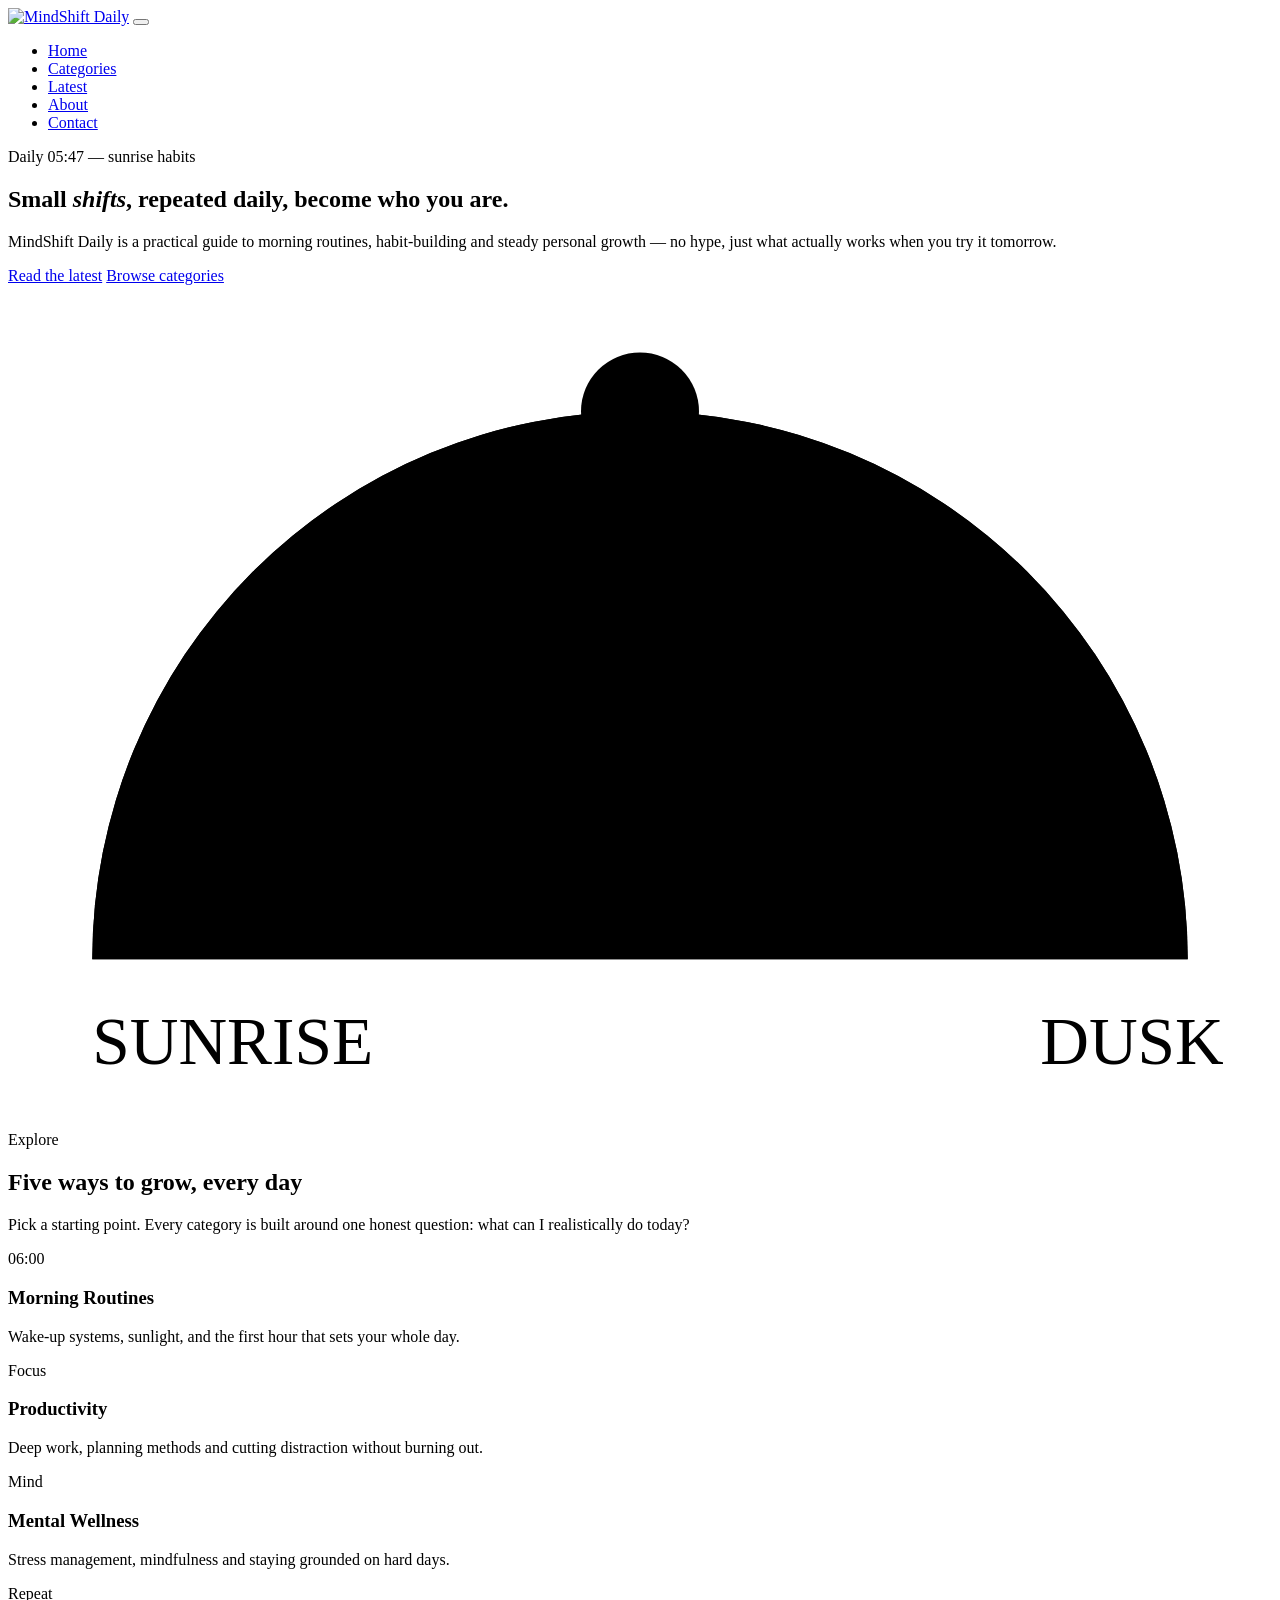
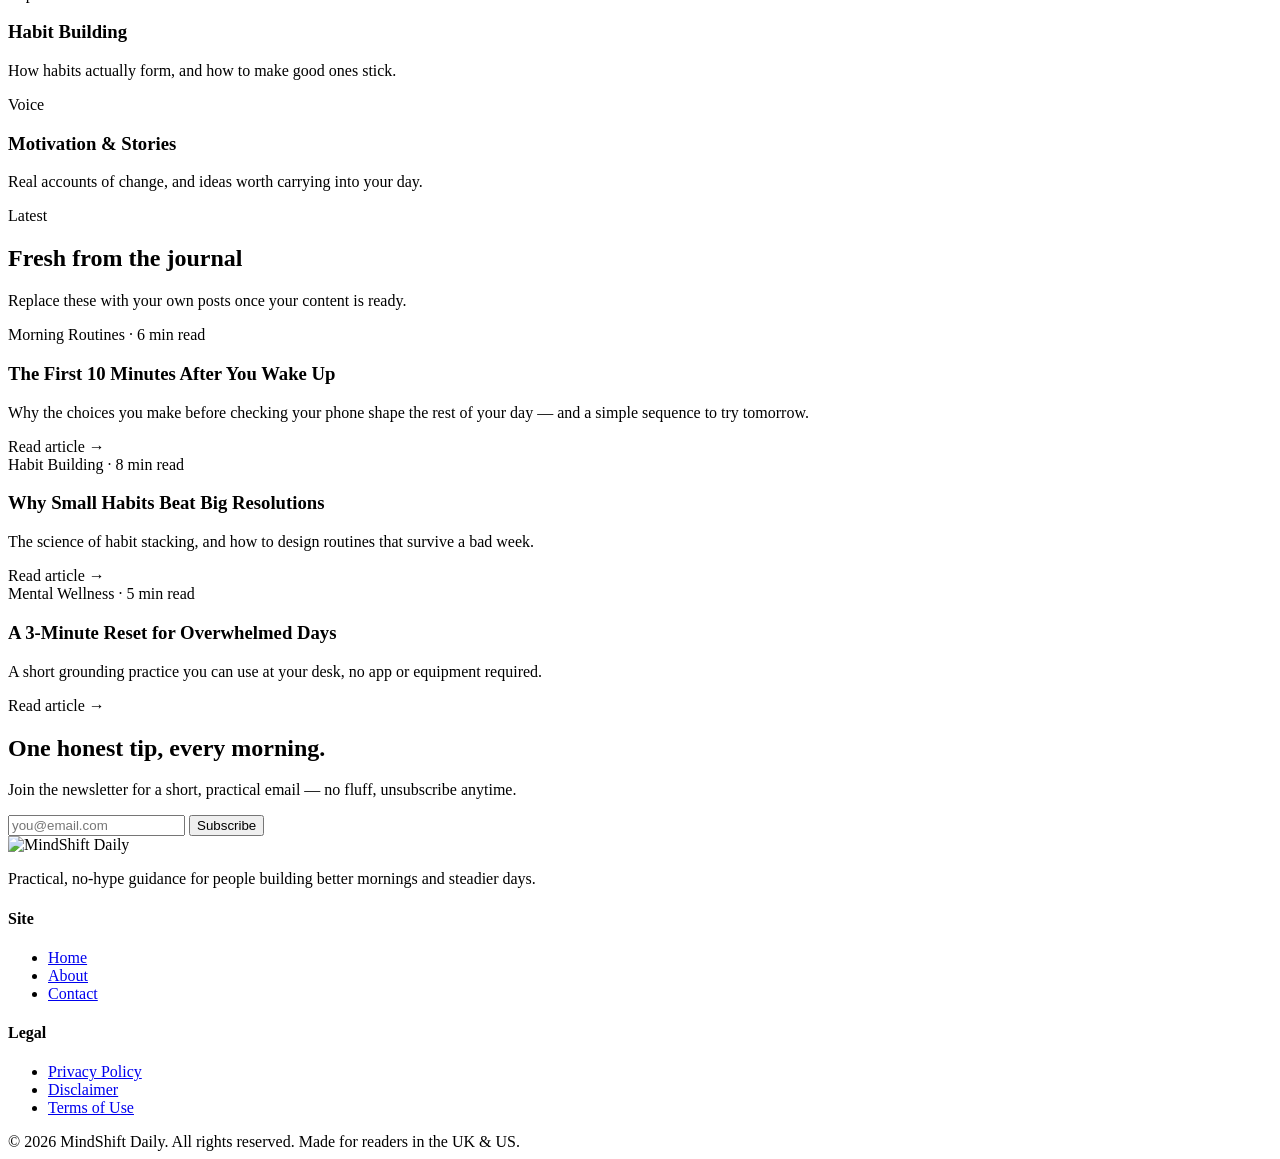
==== index.html @ 2999ea54 "Add files via upload" ====
<!DOCTYPE html>
<html lang="en">
<head>
<meta charset="UTF-8">
<meta name="viewport" content="width=device-width, initial-scale=1.0">
<title>MindShift Daily — Small Daily Shifts, Real Personal Growth</title>
<meta name="description" content="Practical morning routines, habit-building guides and motivation for people who want steady, realistic self-improvement — one day at a time.">
<link rel="icon" type="image/svg+xml" href="images/favicon.svg">
<link rel="stylesheet" href="css/style.css">
</head>
<body>

<header class="site-header">
  <div class="wrap">
    <a href="index.html" class="logo"><img src="images/logo.svg" alt="MindShift Daily"></a>
    <button class="nav-toggle" aria-label="Toggle menu"><span></span><span></span><span></span></button>
    <nav class="main-nav">
      <ul>
        <li><a href="index.html" class="active">Home</a></li>
        <li><a href="index.html#categories">Categories</a></li>
        <li><a href="index.html#articles">Latest</a></li>
        <li><a href="about.html">About</a></li>
        <li><a href="contact.html">Contact</a></li>
      </ul>
    </nav>
  </div>
</header>

<section class="hero">
  <div class="wrap">
    <div>
      <span class="eyebrow">Daily 05:47 — sunrise habits</span>
      <h1>Small <em>shifts</em>, repeated daily, become who you are.</h1>
      <p class="lead">MindShift Daily is a practical guide to morning routines, habit-building and steady personal growth — no hype, just what actually works when you try it tomorrow.</p>
      <div class="hero-actions">
        <a href="index.html#articles" class="btn btn-primary">Read the latest</a>
        <a href="index.html#categories" class="btn btn-outline">Browse categories</a>
      </div>
    </div>
    <div class="arc-wrap">
      <svg class="arc-svg" viewBox="0 0 300 200">
        <path class="arc-path" d="M20 160 A130 130 0 0 1 280 160"/>
        <path class="arc-progress" d="M20 160 A130 130 0 0 1 280 160"/>
        <circle class="arc-sun" cx="150" cy="30" r="14"/>
        <text class="arc-label" x="20" y="185">SUNRISE</text>
        <text class="arc-label" x="245" y="185">DUSK</text>
      </svg>
    </div>
  </div>
</section>

<section class="section" id="categories">
  <div class="wrap">
    <div class="section-head">
      <span class="eyebrow">Explore</span>
      <h2>Five ways to grow, every day</h2>
      <p>Pick a starting point. Every category is built around one honest question: what can I realistically do today?</p>
    </div>
    <div class="cat-grid">
      <div class="cat-card">
        <span class="cat-tag">06:00</span>
        <h3>Morning Routines</h3>
        <p>Wake-up systems, sunlight, and the first hour that sets your whole day.</p>
      </div>
      <div class="cat-card">
        <span class="cat-tag">Focus</span>
        <h3>Productivity</h3>
        <p>Deep work, planning methods and cutting distraction without burning out.</p>
      </div>
      <div class="cat-card">
        <span class="cat-tag">Mind</span>
        <h3>Mental Wellness</h3>
        <p>Stress management, mindfulness and staying grounded on hard days.</p>
      </div>
      <div class="cat-card">
        <span class="cat-tag">Repeat</span>
        <h3>Habit Building</h3>
        <p>How habits actually form, and how to make good ones stick.</p>
      </div>
      <div class="cat-card">
        <span class="cat-tag">Voice</span>
        <h3>Motivation &amp; Stories</h3>
        <p>Real accounts of change, and ideas worth carrying into your day.</p>
      </div>
    </div>
  </div>
</section>

<section class="section section-alt" id="articles">
  <div class="wrap">
    <div class="section-head">
      <span class="eyebrow">Latest</span>
      <h2>Fresh from the journal</h2>
      <p>Replace these with your own posts once your content is ready.</p>
    </div>
    <div class="article-grid">
      <article class="article-card">
        <div class="article-thumb"></div>
        <div class="article-body">
          <span class="article-meta">Morning Routines · 6 min read</span>
          <h3>The First 10 Minutes After You Wake Up</h3>
          <p>Why the choices you make before checking your phone shape the rest of your day — and a simple sequence to try tomorrow.</p>
          <span class="read-more">Read article →</span>
        </div>
      </article>
      <article class="article-card">
        <div class="article-thumb"></div>
        <div class="article-body">
          <span class="article-meta">Habit Building · 8 min read</span>
          <h3>Why Small Habits Beat Big Resolutions</h3>
          <p>The science of habit stacking, and how to design routines that survive a bad week.</p>
          <span class="read-more">Read article →</span>
        </div>
      </article>
      <article class="article-card">
        <div class="article-thumb"></div>
        <div class="article-body">
          <span class="article-meta">Mental Wellness · 5 min read</span>
          <h3>A 3-Minute Reset for Overwhelmed Days</h3>
          <p>A short grounding practice you can use at your desk, no app or equipment required.</p>
          <span class="read-more">Read article →</span>
        </div>
      </article>
    </div>
  </div>
</section>

<section class="section">
  <div class="wrap">
    <div class="newsletter">
      <div>
        <h2>One honest tip, every morning.</h2>
        <p>Join the newsletter for a short, practical email — no fluff, unsubscribe anytime.</p>
      </div>
      <form class="news-form">
        <input type="email" placeholder="you@email.com" required>
        <button type="submit" class="btn btn-primary">Subscribe</button>
      </form>
    </div>
  </div>
</section>

<footer class="site-footer">
  <div class="wrap">
    <div class="footer-grid">
      <div class="footer-col footer-about">
        <img src="images/logo.svg" alt="MindShift Daily" style="height:30px;">
        <p>Practical, no-hype guidance for people building better mornings and steadier days.</p>
      </div>
      <div class="footer-col">
        <h4>Site</h4>
        <ul>
          <li><a href="index.html">Home</a></li>
          <li><a href="about.html">About</a></li>
          <li><a href="contact.html">Contact</a></li>
        </ul>
      </div>
      <div class="footer-col">
        <h4>Legal</h4>
        <ul>
          <li><a href="privacy.html">Privacy Policy</a></li>
          <li><a href="disclaimer.html">Disclaimer</a></li>
          <li><a href="terms.html">Terms of Use</a></li>
        </ul>
      </div>
    </div>
    <div class="footer-bottom">
      <span>© 2026 MindShift Daily. All rights reserved.</span>
      <span>Made for readers in the UK &amp; US.</span>
    </div>
  </div>
</footer>

<script src="js/script.js"></script>
</body>
</html>
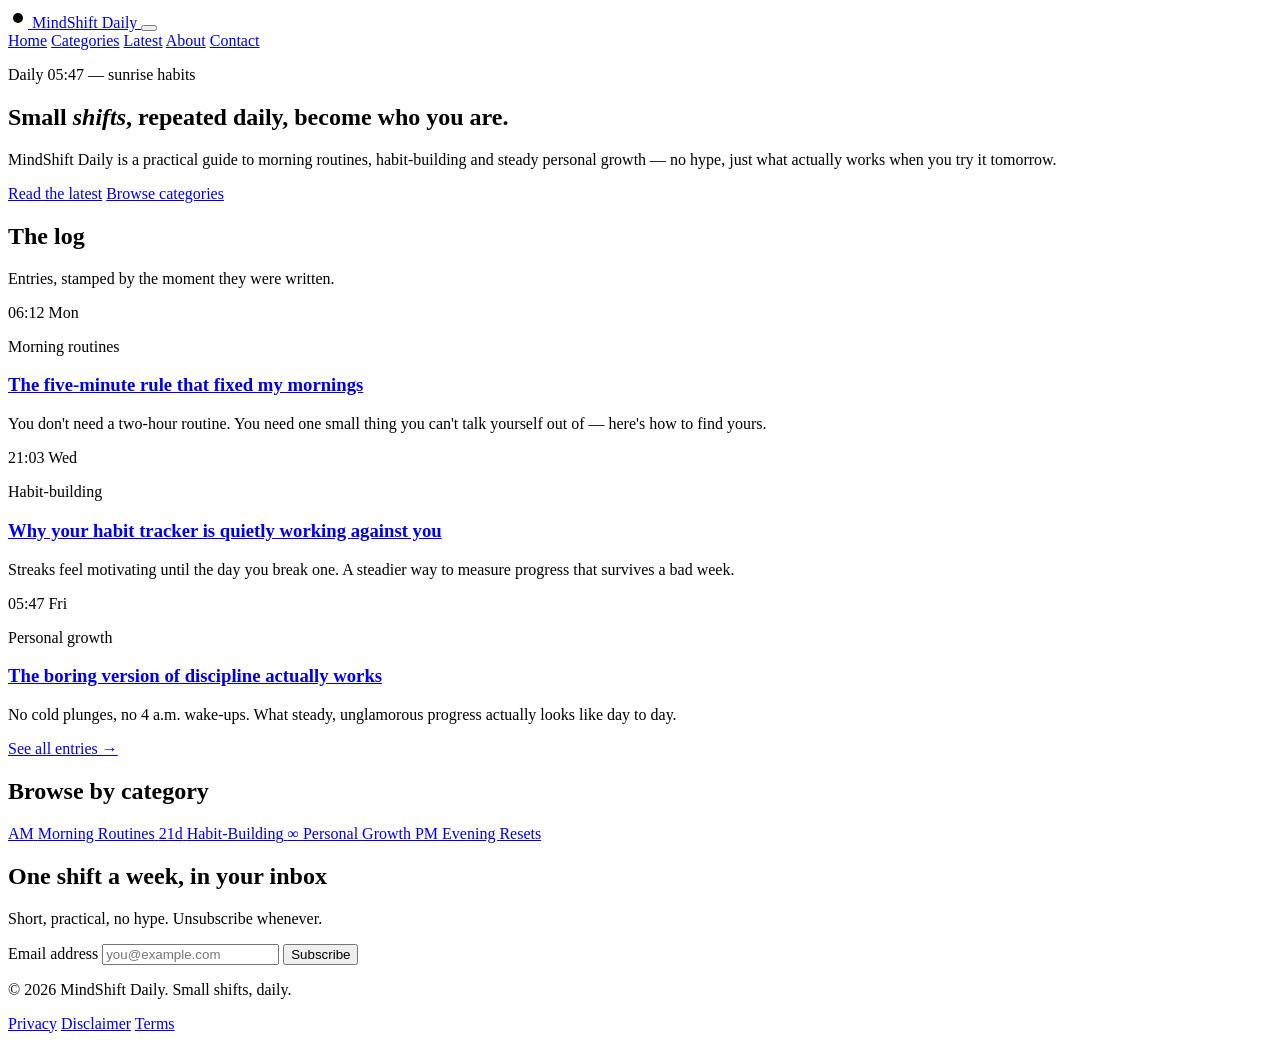
==== commit eb4ac260: "Add files via upload" ====
--- a/index.html
+++ b/index.html
@@ -3,171 +3,145 @@
 <head>
 <meta charset="UTF-8">
 <meta name="viewport" content="width=device-width, initial-scale=1.0">
-<title>MindShift Daily — Small Daily Shifts, Real Personal Growth</title>
-<meta name="description" content="Practical morning routines, habit-building guides and motivation for people who want steady, realistic self-improvement — one day at a time.">
-<link rel="icon" type="image/svg+xml" href="images/favicon.svg">
+<title>MindShift Daily — Small shifts, repeated daily</title>
+<meta name="description" content="MindShift Daily is a practical guide to morning routines, habit-building and steady personal growth — no hype, just what actually works when you try it tomorrow.">
+<link rel="icon" href="images/favicon.svg" type="image/svg+xml">
+<link rel="preconnect" href="https://fonts.googleapis.com">
+<link href="https://fonts.googleapis.com/css2?family=Fraunces:ital,opsz,wght@0,9..144,400;0,9..144,600;1,9..144,500&family=Inter:wght@400;500;600&family=IBM+Plex+Mono:wght@400;500&display=swap" rel="stylesheet">
 <link rel="stylesheet" href="css/style.css">
 </head>
 <body>
 
+<div class="log-line" aria-hidden="true"></div>
+
 <header class="site-header">
-  <div class="wrap">
-    <a href="index.html" class="logo"><img src="images/logo.svg" alt="MindShift Daily"></a>
-    <button class="nav-toggle" aria-label="Toggle menu"><span></span><span></span><span></span></button>
-    <nav class="main-nav">
-      <ul>
-        <li><a href="index.html" class="active">Home</a></li>
-        <li><a href="index.html#categories">Categories</a></li>
-        <li><a href="index.html#articles">Latest</a></li>
-        <li><a href="about.html">About</a></li>
-        <li><a href="contact.html">Contact</a></li>
-      </ul>
+  <div class="wrap header-inner">
+    <a href="index.html" class="wordmark">
+      <span class="wordmark-icon" aria-hidden="true">
+        <svg viewBox="0 0 24 24" width="20" height="20">
+          <circle cx="12" cy="12" r="6" fill="var(--dawn)"/>
+        </svg>
+      </span>
+      MindShift Daily
+    </a>
+    <button class="nav-toggle" aria-label="Toggle menu" aria-expanded="false">
+      <span></span><span></span><span></span>
+    </button>
+    <nav class="site-nav">
+      <a href="index.html">Home</a>
+      <a href="categories.html">Categories</a>
+      <a href="latest.html">Latest</a>
+      <a href="about.html">About</a>
+      <a href="contact.html">Contact</a>
     </nav>
   </div>
 </header>
 
-<section class="hero">
-  <div class="wrap">
-    <div>
-      <span class="eyebrow">Daily 05:47 — sunrise habits</span>
-      <h1>Small <em>shifts</em>, repeated daily, become who you are.</h1>
-      <p class="lead">MindShift Daily is a practical guide to morning routines, habit-building and steady personal growth — no hype, just what actually works when you try it tomorrow.</p>
-      <div class="hero-actions">
-        <a href="index.html#articles" class="btn btn-primary">Read the latest</a>
-        <a href="index.html#categories" class="btn btn-outline">Browse categories</a>
+<main>
+
+  <section class="hero wrap">
+    <p class="timestamp">Daily <span class="mono">05:47</span> — sunrise habits</p>
+    <h1>Small <em>shifts</em>, repeated daily, become who you are.</h1>
+    <p class="lede">MindShift Daily is a practical guide to morning routines, habit-building and steady personal growth — no hype, just what actually works when you try it tomorrow.</p>
+    <div class="hero-actions">
+      <a href="latest.html" class="btn btn-primary">Read the latest</a>
+      <a href="categories.html" class="btn btn-ghost">Browse categories</a>
+    </div>
+  </section>
+
+  <section class="log wrap" aria-label="Recent entries">
+    <div class="log-header">
+      <h2>The log</h2>
+      <p>Entries, stamped by the moment they were written.</p>
+    </div>
+
+    <article class="entry">
+      <div class="entry-time">
+        <span class="mono">06:12</span>
+        <span class="entry-day">Mon</span>
       </div>
+      <div class="entry-body">
+        <p class="entry-tag">Morning routines</p>
+        <h3><a href="#">The five-minute rule that fixed my mornings</a></h3>
+        <p>You don't need a two-hour routine. You need one small thing you can't talk yourself out of — here's how to find yours.</p>
+      </div>
+    </article>
+
+    <article class="entry">
+      <div class="entry-time">
+        <span class="mono">21:03</span>
+        <span class="entry-day">Wed</span>
+      </div>
+      <div class="entry-body">
+        <p class="entry-tag">Habit-building</p>
+        <h3><a href="#">Why your habit tracker is quietly working against you</a></h3>
+        <p>Streaks feel motivating until the day you break one. A steadier way to measure progress that survives a bad week.</p>
+      </div>
+    </article>
+
+    <article class="entry">
+      <div class="entry-time">
+        <span class="mono">05:47</span>
+        <span class="entry-day">Fri</span>
+      </div>
+      <div class="entry-body">
+        <p class="entry-tag">Personal growth</p>
+        <h3><a href="#">The boring version of discipline actually works</a></h3>
+        <p>No cold plunges, no 4 a.m. wake-ups. What steady, unglamorous progress actually looks like day to day.</p>
+      </div>
+    </article>
+
+    <div class="log-footer">
+      <a href="latest.html" class="btn btn-ghost">See all entries →</a>
     </div>
-    <div class="arc-wrap">
-      <svg class="arc-svg" viewBox="0 0 300 200">
-        <path class="arc-path" d="M20 160 A130 130 0 0 1 280 160"/>
-        <path class="arc-progress" d="M20 160 A130 130 0 0 1 280 160"/>
-        <circle class="arc-sun" cx="150" cy="30" r="14"/>
-        <text class="arc-label" x="20" y="185">SUNRISE</text>
-        <text class="arc-label" x="245" y="185">DUSK</text>
-      </svg>
+  </section>
+
+  <section class="categories wrap" aria-label="Categories">
+    <h2>Browse by category</h2>
+    <div class="cat-grid">
+      <a class="cat-card" href="#">
+        <span class="cat-time mono">AM</span>
+        <span class="cat-name">Morning Routines</span>
+      </a>
+      <a class="cat-card" href="#">
+        <span class="cat-time mono">21d</span>
+        <span class="cat-name">Habit-Building</span>
+      </a>
+      <a class="cat-card" href="#">
+        <span class="cat-time mono">∞</span>
+        <span class="cat-name">Personal Growth</span>
+      </a>
+      <a class="cat-card" href="#">
+        <span class="cat-time mono">PM</span>
+        <span class="cat-name">Evening Resets</span>
+      </a>
     </div>
-  </div>
-</section>
+  </section>
 
-<section class="section" id="categories">
-  <div class="wrap">
-    <div class="section-head">
-      <span class="eyebrow">Explore</span>
-      <h2>Five ways to grow, every day</h2>
-      <p>Pick a starting point. Every category is built around one honest question: what can I realistically do today?</p>
-    </div>
-    <div class="cat-grid">
-      <div class="cat-card">
-        <span class="cat-tag">06:00</span>
-        <h3>Morning Routines</h3>
-        <p>Wake-up systems, sunlight, and the first hour that sets your whole day.</p>
+  <section class="subscribe wrap">
+    <div class="subscribe-inner">
+      <div>
+        <h2>One shift a week, in your inbox</h2>
+        <p>Short, practical, no hype. Unsubscribe whenever.</p>
       </div>
-      <div class="cat-card">
-        <span class="cat-tag">Focus</span>
-        <h3>Productivity</h3>
-        <p>Deep work, planning methods and cutting distraction without burning out.</p>
-      </div>
-      <div class="cat-card">
-        <span class="cat-tag">Mind</span>
-        <h3>Mental Wellness</h3>
-        <p>Stress management, mindfulness and staying grounded on hard days.</p>
-      </div>
-      <div class="cat-card">
-        <span class="cat-tag">Repeat</span>
-        <h3>Habit Building</h3>
-        <p>How habits actually form, and how to make good ones stick.</p>
-      </div>
-      <div class="cat-card">
-        <span class="cat-tag">Voice</span>
-        <h3>Motivation &amp; Stories</h3>
-        <p>Real accounts of change, and ideas worth carrying into your day.</p>
-      </div>
-    </div>
-  </div>
-</section>
-
-<section class="section section-alt" id="articles">
-  <div class="wrap">
-    <div class="section-head">
-      <span class="eyebrow">Latest</span>
-      <h2>Fresh from the journal</h2>
-      <p>Replace these with your own posts once your content is ready.</p>
-    </div>
-    <div class="article-grid">
-      <article class="article-card">
-        <div class="article-thumb"></div>
-        <div class="article-body">
-          <span class="article-meta">Morning Routines · 6 min read</span>
-          <h3>The First 10 Minutes After You Wake Up</h3>
-          <p>Why the choices you make before checking your phone shape the rest of your day — and a simple sequence to try tomorrow.</p>
-          <span class="read-more">Read article →</span>
-        </div>
-      </article>
-      <article class="article-card">
-        <div class="article-thumb"></div>
-        <div class="article-body">
-          <span class="article-meta">Habit Building · 8 min read</span>
-          <h3>Why Small Habits Beat Big Resolutions</h3>
-          <p>The science of habit stacking, and how to design routines that survive a bad week.</p>
-          <span class="read-more">Read article →</span>
-        </div>
-      </article>
-      <article class="article-card">
-        <div class="article-thumb"></div>
-        <div class="article-body">
-          <span class="article-meta">Mental Wellness · 5 min read</span>
-          <h3>A 3-Minute Reset for Overwhelmed Days</h3>
-          <p>A short grounding practice you can use at your desk, no app or equipment required.</p>
-          <span class="read-more">Read article →</span>
-        </div>
-      </article>
-    </div>
-  </div>
-</section>
-
-<section class="section">
-  <div class="wrap">
-    <div class="newsletter">
-      <div>
-        <h2>One honest tip, every morning.</h2>
-        <p>Join the newsletter for a short, practical email — no fluff, unsubscribe anytime.</p>
-      </div>
-      <form class="news-form">
-        <input type="email" placeholder="you@email.com" required>
+      <form class="subscribe-form" onsubmit="return false;">
+        <label for="email" class="visually-hidden">Email address</label>
+        <input id="email" type="email" placeholder="you@example.com" required>
         <button type="submit" class="btn btn-primary">Subscribe</button>
       </form>
     </div>
-  </div>
-</section>
+  </section>
+
+</main>
 
 <footer class="site-footer">
-  <div class="wrap">
-    <div class="footer-grid">
-      <div class="footer-col footer-about">
-        <img src="images/logo.svg" alt="MindShift Daily" style="height:30px;">
-        <p>Practical, no-hype guidance for people building better mornings and steadier days.</p>
-      </div>
-      <div class="footer-col">
-        <h4>Site</h4>
-        <ul>
-          <li><a href="index.html">Home</a></li>
-          <li><a href="about.html">About</a></li>
-          <li><a href="contact.html">Contact</a></li>
-        </ul>
-      </div>
-      <div class="footer-col">
-        <h4>Legal</h4>
-        <ul>
-          <li><a href="privacy.html">Privacy Policy</a></li>
-          <li><a href="disclaimer.html">Disclaimer</a></li>
-          <li><a href="terms.html">Terms of Use</a></li>
-        </ul>
-      </div>
-    </div>
-    <div class="footer-bottom">
-      <span>© 2026 MindShift Daily. All rights reserved.</span>
-      <span>Made for readers in the UK &amp; US.</span>
-    </div>
+  <div class="wrap footer-inner">
+    <p>© 2026 MindShift Daily. Small shifts, daily.</p>
+    <nav class="footer-nav">
+      <a href="privacy.html">Privacy</a>
+      <a href="disclaimer.html">Disclaimer</a>
+      <a href="terms.html">Terms</a>
+    </nav>
   </div>
 </footer>
 
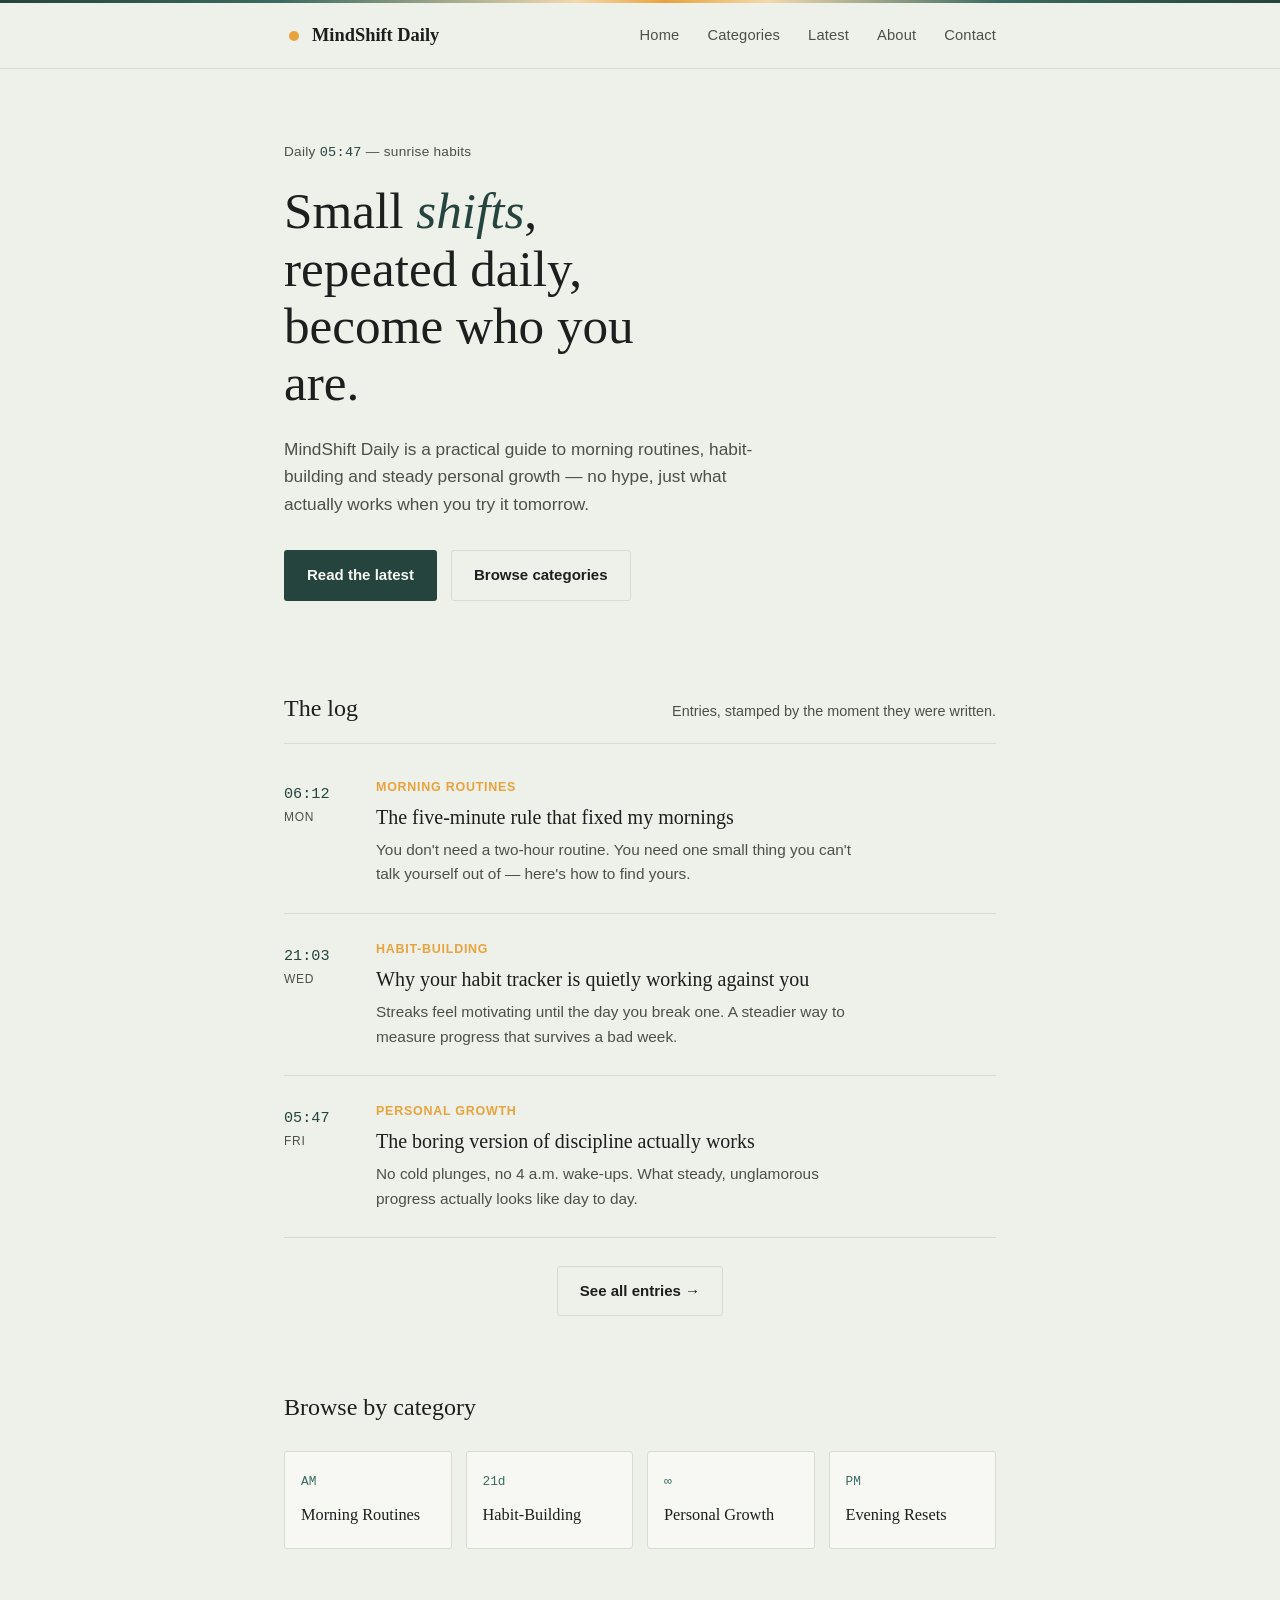
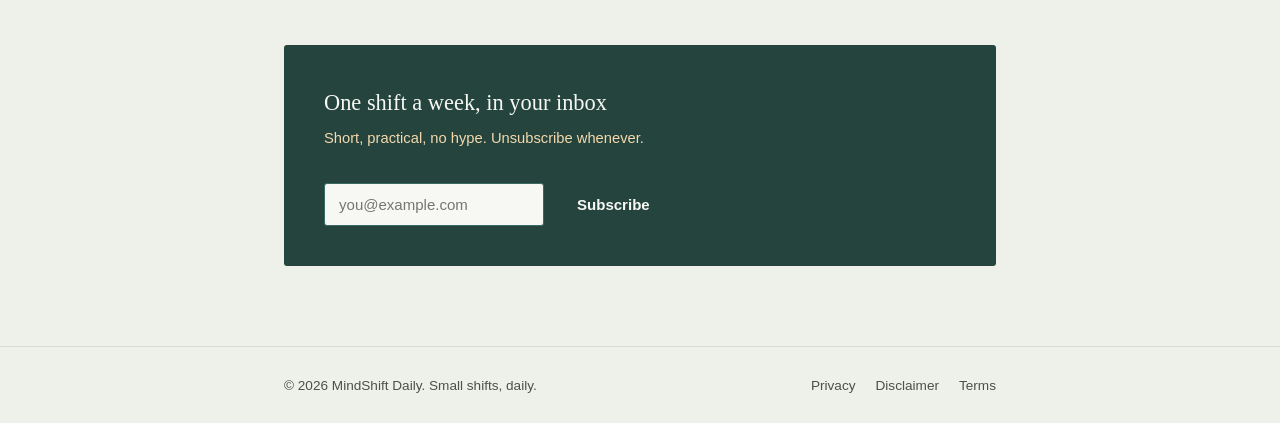
==== commit 44a1a787: "Add files via upload" ====
--- a/index.html
+++ b/index.html
@@ -5,10 +5,478 @@
 <meta name="viewport" content="width=device-width, initial-scale=1.0">
 <title>MindShift Daily — Small shifts, repeated daily</title>
 <meta name="description" content="MindShift Daily is a practical guide to morning routines, habit-building and steady personal growth — no hype, just what actually works when you try it tomorrow.">
-<link rel="icon" href="images/favicon.svg" type="image/svg+xml">
+<link rel="icon" href="[data-uri]" type="image/svg+xml">
 <link rel="preconnect" href="https://fonts.googleapis.com">
 <link href="https://fonts.googleapis.com/css2?family=Fraunces:ital,opsz,wght@0,9..144,400;0,9..144,600;1,9..144,500&family=Inter:wght@400;500;600&family=IBM+Plex+Mono:wght@400;500&display=swap" rel="stylesheet">
-<link rel="stylesheet" href="css/style.css">
+<style>
+/* ==========================================================================
+   MindShift Daily — Design tokens
+   ========================================================================== */
+:root {
+  --paper: #EEF0EA;
+  --paper-raised: #F7F8F3;
+  --ink: #1B1F1D;
+  --ink-soft: #4B5049;
+  --line: #D8DBCF;
+  --dawn: #E8A33D;
+  --dawn-soft: #F3D9AC;
+  --teal: #3A6B62;
+  --teal-deep: #24443D;
+
+  --font-display: 'Fraunces', Georgia, serif;
+  --font-body: 'Inter', -apple-system, sans-serif;
+  --font-mono: 'IBM Plex Mono', ui-monospace, monospace;
+
+  --wrap: 760px;
+  --radius: 3px;
+}
+
+* { box-sizing: border-box; }
+
+html { scroll-behavior: smooth; }
+
+@media (prefers-reduced-motion: reduce) {
+  html { scroll-behavior: auto; }
+  * { animation-duration: 0.01ms !important; transition-duration: 0.01ms !important; }
+}
+
+body {
+  margin: 0;
+  background: var(--paper);
+  color: var(--ink);
+  font-family: var(--font-body);
+  font-size: 16px;
+  line-height: 1.6;
+  -webkit-font-smoothing: antialiased;
+}
+
+.wrap {
+  max-width: var(--wrap);
+  margin: 0 auto;
+  padding: 0 24px;
+}
+
+a { color: var(--teal-deep); text-decoration-thickness: 1px; text-underline-offset: 3px; }
+a:hover { color: var(--dawn); }
+
+.mono { font-family: var(--font-mono); }
+
+:focus-visible {
+  outline: 2px solid var(--dawn);
+  outline-offset: 2px;
+}
+
+.visually-hidden {
+  position: absolute;
+  width: 1px; height: 1px;
+  overflow: hidden;
+  clip: rect(0 0 0 0);
+  white-space: nowrap;
+}
+
+/* Signature: a thin gradient line at the very top of the page,
+   representing a sunrise sweeping across a 24h clock */
+.log-line {
+  height: 3px;
+  width: 100%;
+  background: linear-gradient(90deg,
+    var(--teal-deep) 0%,
+    var(--teal) 22%,
+    var(--dawn-soft) 45%,
+    var(--dawn) 52%,
+    var(--dawn-soft) 60%,
+    var(--teal) 78%,
+    var(--teal-deep) 100%);
+}
+
+/* ==========================================================================
+   Header
+   ========================================================================== */
+.site-header {
+  position: sticky;
+  top: 0;
+  z-index: 20;
+  background: rgba(238, 240, 234, 0.92);
+  backdrop-filter: blur(6px);
+  border-bottom: 1px solid var(--line);
+}
+
+.header-inner {
+  display: flex;
+  align-items: center;
+  justify-content: space-between;
+  padding-top: 18px;
+  padding-bottom: 18px;
+}
+
+.wordmark {
+  display: flex;
+  align-items: center;
+  gap: 8px;
+  font-family: var(--font-display);
+  font-weight: 600;
+  font-size: 1.15rem;
+  color: var(--ink);
+  text-decoration: none;
+}
+.wordmark:hover { color: var(--ink); }
+.wordmark-icon { display: inline-flex; }
+
+.site-nav {
+  display: flex;
+  gap: 28px;
+}
+.site-nav a {
+  color: var(--ink-soft);
+  text-decoration: none;
+  font-size: 0.92rem;
+  font-weight: 500;
+  letter-spacing: 0.01em;
+}
+.site-nav a:hover { color: var(--dawn); }
+
+.nav-toggle {
+  display: none;
+  flex-direction: column;
+  justify-content: center;
+  gap: 5px;
+  width: 34px;
+  height: 34px;
+  background: none;
+  border: none;
+  cursor: pointer;
+}
+.nav-toggle span {
+  height: 2px;
+  background: var(--ink);
+  border-radius: 2px;
+}
+
+/* ==========================================================================
+   Hero
+   ========================================================================== */
+.hero {
+  padding: 72px 24px 48px;
+}
+
+.timestamp {
+  font-size: 0.85rem;
+  color: var(--ink-soft);
+  margin: 0 0 18px;
+  letter-spacing: 0.02em;
+}
+.timestamp .mono { color: var(--teal-deep); font-weight: 500; }
+
+.hero h1 {
+  font-family: var(--font-display);
+  font-weight: 400;
+  font-size: clamp(2.1rem, 5vw, 3.2rem);
+  line-height: 1.12;
+  margin: 0 0 24px;
+  max-width: 14ch;
+}
+.hero h1 em {
+  font-style: italic;
+  font-weight: 500;
+  color: var(--teal-deep);
+}
+
+.lede {
+  font-size: 1.08rem;
+  color: var(--ink-soft);
+  max-width: 52ch;
+  margin: 0 0 32px;
+}
+
+.hero-actions {
+  display: flex;
+  gap: 14px;
+  flex-wrap: wrap;
+}
+
+.btn {
+  display: inline-flex;
+  align-items: center;
+  padding: 12px 22px;
+  border-radius: var(--radius);
+  font-size: 0.94rem;
+  font-weight: 600;
+  text-decoration: none;
+  border: 1px solid transparent;
+  cursor: pointer;
+  transition: transform 0.15s ease, background 0.15s ease;
+}
+.btn-primary {
+  background: var(--teal-deep);
+  color: var(--paper-raised);
+}
+.btn-primary:hover {
+  background: var(--dawn);
+  color: var(--ink);
+  transform: translateY(-1px);
+}
+.btn-ghost {
+  background: transparent;
+  color: var(--ink);
+  border-color: var(--line);
+}
+.btn-ghost:hover {
+  border-color: var(--dawn);
+  color: var(--ink);
+}
+
+/* ==========================================================================
+   Log / entries
+   ========================================================================== */
+.log {
+  padding: 40px 24px 24px;
+}
+
+.log-header {
+  display: flex;
+  align-items: baseline;
+  justify-content: space-between;
+  gap: 16px;
+  border-bottom: 1px solid var(--line);
+  padding-bottom: 16px;
+  margin-bottom: 8px;
+}
+.log-header h2 {
+  font-family: var(--font-display);
+  font-weight: 500;
+  font-size: 1.5rem;
+  margin: 0;
+}
+.log-header p {
+  color: var(--ink-soft);
+  font-size: 0.9rem;
+  margin: 0;
+}
+
+.entry {
+  display: grid;
+  grid-template-columns: 72px 1fr;
+  gap: 20px;
+  padding: 26px 0;
+  border-bottom: 1px solid var(--line);
+}
+
+.entry-time {
+  display: flex;
+  flex-direction: column;
+  align-items: flex-start;
+  padding-top: 4px;
+}
+.entry-time .mono {
+  font-size: 0.95rem;
+  color: var(--teal-deep);
+  font-weight: 500;
+}
+.entry-day {
+  font-size: 0.75rem;
+  color: var(--ink-soft);
+  text-transform: uppercase;
+  letter-spacing: 0.06em;
+  margin-top: 2px;
+}
+
+.entry-tag {
+  font-size: 0.78rem;
+  text-transform: uppercase;
+  letter-spacing: 0.06em;
+  color: var(--dawn);
+  font-weight: 600;
+  margin: 0 0 6px;
+}
+
+.entry-body h3 {
+  margin: 0 0 8px;
+  font-family: var(--font-display);
+  font-weight: 500;
+  font-size: 1.25rem;
+  line-height: 1.3;
+}
+.entry-body h3 a {
+  color: var(--ink);
+  text-decoration: none;
+}
+.entry-body h3 a:hover { color: var(--dawn); }
+
+.entry-body p:last-child {
+  margin: 0;
+  color: var(--ink-soft);
+  font-size: 0.96rem;
+  max-width: 56ch;
+}
+
+.log-footer {
+  padding-top: 28px;
+  text-align: center;
+}
+
+/* ==========================================================================
+   Categories
+   ========================================================================== */
+.categories {
+  padding: 48px 24px;
+}
+.categories h2 {
+  font-family: var(--font-display);
+  font-weight: 500;
+  font-size: 1.5rem;
+  margin: 0 0 24px;
+}
+
+.cat-grid {
+  display: grid;
+  grid-template-columns: repeat(4, 1fr);
+  gap: 14px;
+}
+
+.cat-card {
+  display: flex;
+  flex-direction: column;
+  gap: 10px;
+  padding: 20px 16px;
+  background: var(--paper-raised);
+  border: 1px solid var(--line);
+  border-radius: var(--radius);
+  text-decoration: none;
+  transition: border-color 0.15s ease, transform 0.15s ease;
+}
+.cat-card:hover {
+  border-color: var(--dawn);
+  transform: translateY(-2px);
+}
+.cat-time {
+  font-size: 0.8rem;
+  color: var(--teal);
+  font-weight: 500;
+}
+.cat-name {
+  font-family: var(--font-display);
+  font-size: 1.02rem;
+  color: var(--ink);
+}
+
+/* ==========================================================================
+   Subscribe
+   ========================================================================== */
+.subscribe {
+  padding: 48px 24px 80px;
+}
+.subscribe-inner {
+  background: var(--teal-deep);
+  color: var(--paper-raised);
+  border-radius: var(--radius);
+  padding: 40px;
+  display: flex;
+  align-items: center;
+  justify-content: space-between;
+  gap: 32px;
+  flex-wrap: wrap;
+}
+.subscribe-inner h2 {
+  font-family: var(--font-display);
+  font-weight: 500;
+  font-size: 1.4rem;
+  margin: 0 0 6px;
+}
+.subscribe-inner p {
+  margin: 0;
+  color: var(--dawn-soft);
+  font-size: 0.92rem;
+}
+
+.subscribe-form {
+  display: flex;
+  gap: 10px;
+  flex-wrap: wrap;
+}
+.subscribe-form input {
+  padding: 12px 14px;
+  border-radius: var(--radius);
+  border: 1px solid var(--teal);
+  background: var(--paper-raised);
+  font-family: var(--font-body);
+  font-size: 0.94rem;
+  min-width: 220px;
+}
+.subscribe-form input:focus {
+  outline: 2px solid var(--dawn);
+  outline-offset: 2px;
+}
+
+/* ==========================================================================
+   Footer
+   ========================================================================== */
+.site-footer {
+  border-top: 1px solid var(--line);
+  padding: 28px 0;
+}
+.footer-inner {
+  display: flex;
+  align-items: center;
+  justify-content: space-between;
+  flex-wrap: wrap;
+  gap: 12px;
+}
+.footer-inner p {
+  margin: 0;
+  color: var(--ink-soft);
+  font-size: 0.85rem;
+}
+.footer-nav {
+  display: flex;
+  gap: 20px;
+}
+.footer-nav a {
+  color: var(--ink-soft);
+  font-size: 0.85rem;
+  text-decoration: none;
+}
+.footer-nav a:hover { color: var(--dawn); }
+
+/* ==========================================================================
+   Responsive
+   ========================================================================== */
+@media (max-width: 760px) {
+  .cat-grid { grid-template-columns: repeat(2, 1fr); }
+  .subscribe-inner { flex-direction: column; align-items: flex-start; }
+}
+
+@media (max-width: 640px) {
+  .site-nav {
+    position: absolute;
+    top: 100%;
+    left: 0;
+    right: 0;
+    background: var(--paper-raised);
+    border-bottom: 1px solid var(--line);
+    flex-direction: column;
+    gap: 0;
+    display: none;
+  }
+  .site-nav.open { display: flex; }
+  .site-nav a {
+    padding: 14px 24px;
+    border-top: 1px solid var(--line);
+  }
+  .nav-toggle { display: flex; }
+
+  .entry {
+    grid-template-columns: 1fr;
+    gap: 6px;
+  }
+  .entry-time {
+    flex-direction: row;
+    align-items: baseline;
+    gap: 8px;
+  }
+  .hero { padding: 48px 20px 32px; }
+}
+
+</style>
 </head>
 <body>
 
@@ -145,6 +613,32 @@
   </div>
 </footer>
 
-<script src="js/script.js"></script>
+<script>
+// Mobile nav toggle
+document.addEventListener('DOMContentLoaded', () => {
+  const toggle = document.querySelector('.nav-toggle');
+  const nav = document.querySelector('.site-nav');
+
+  if (toggle && nav) {
+    toggle.addEventListener('click', () => {
+      const isOpen = nav.classList.toggle('open');
+      toggle.setAttribute('aria-expanded', isOpen ? 'true' : 'false');
+    });
+  }
+
+  // Subscribe form: front-end only placeholder.
+  // Connect this to Formspree/Getform (or similar) to actually collect emails.
+  const form = document.querySelector('.subscribe-form');
+  if (form) {
+    form.addEventListener('submit', (e) => {
+      e.preventDefault();
+      const email = document.getElementById('email');
+      alert(`Thanks! (Demo only — connect this form to Formspree or Getform to actually collect: ${email.value})`);
+      form.reset();
+    });
+  }
+});
+
+</script>
 </body>
 </html>
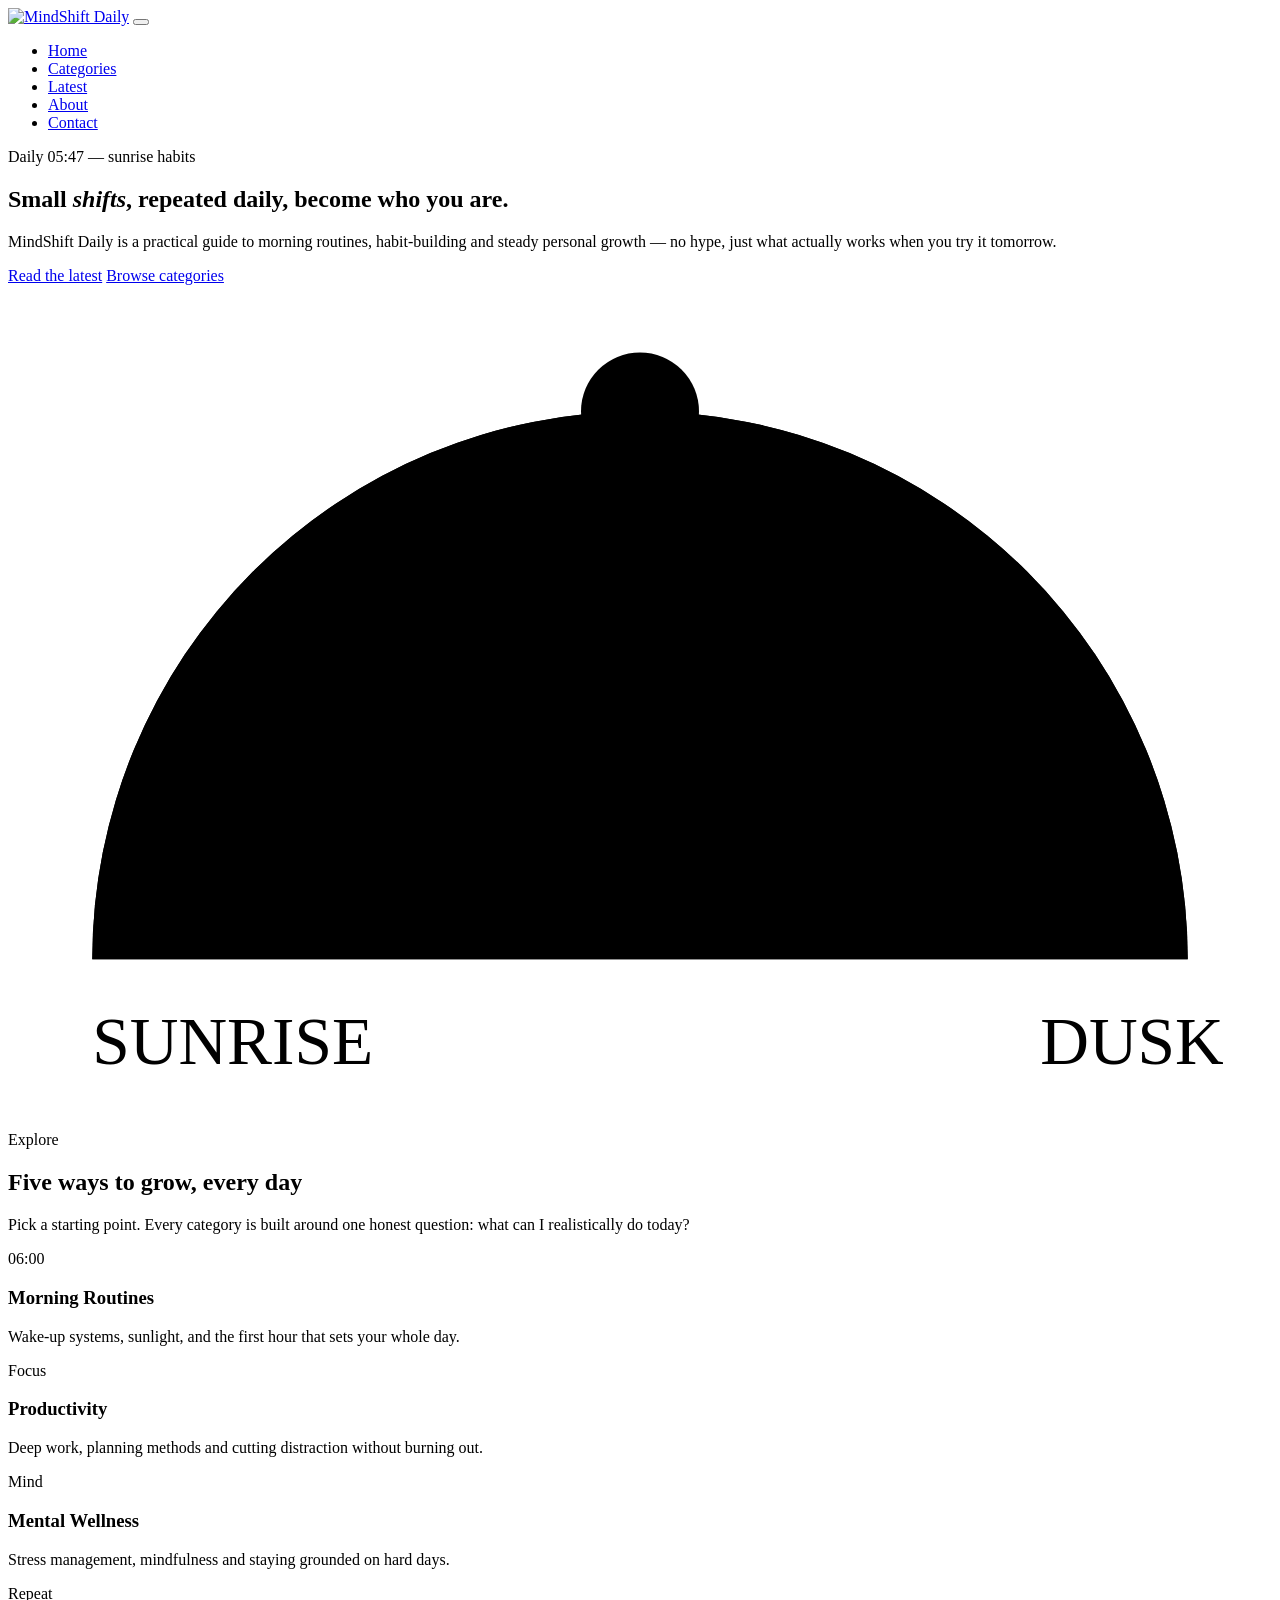
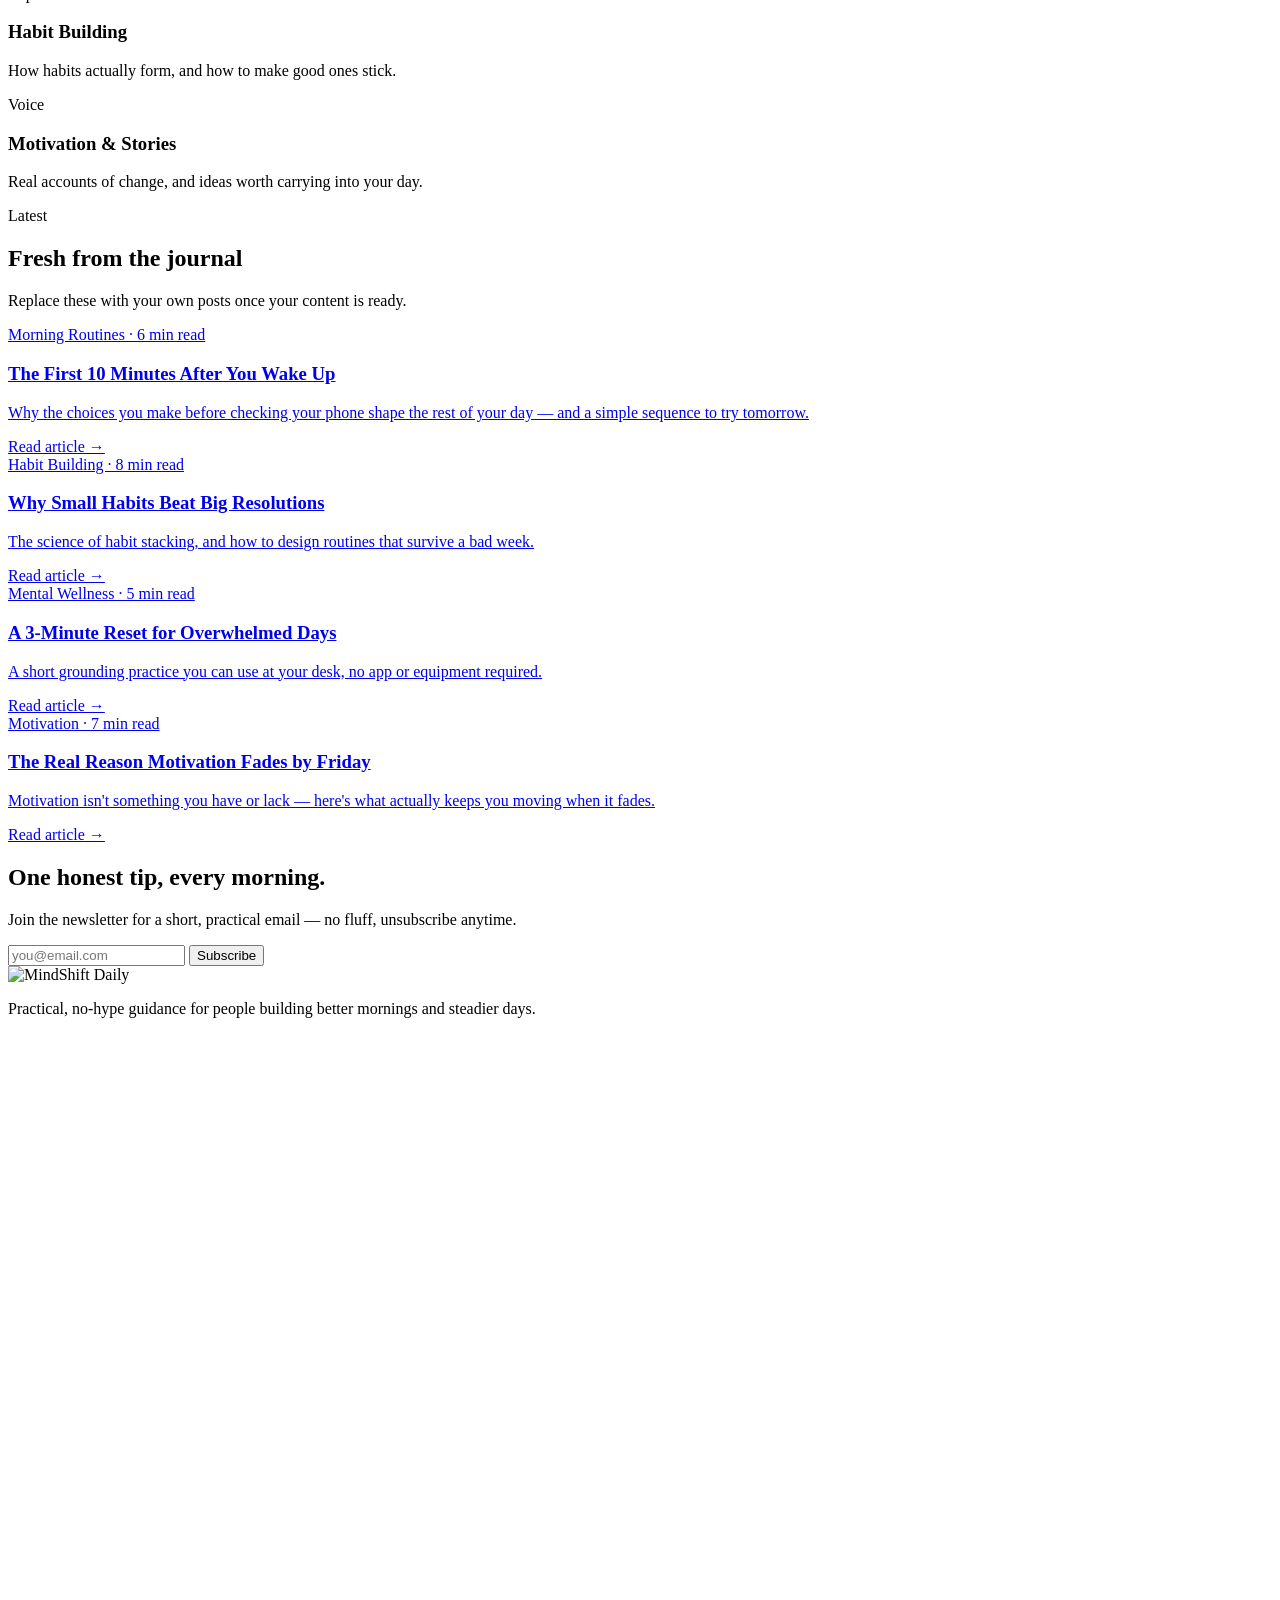
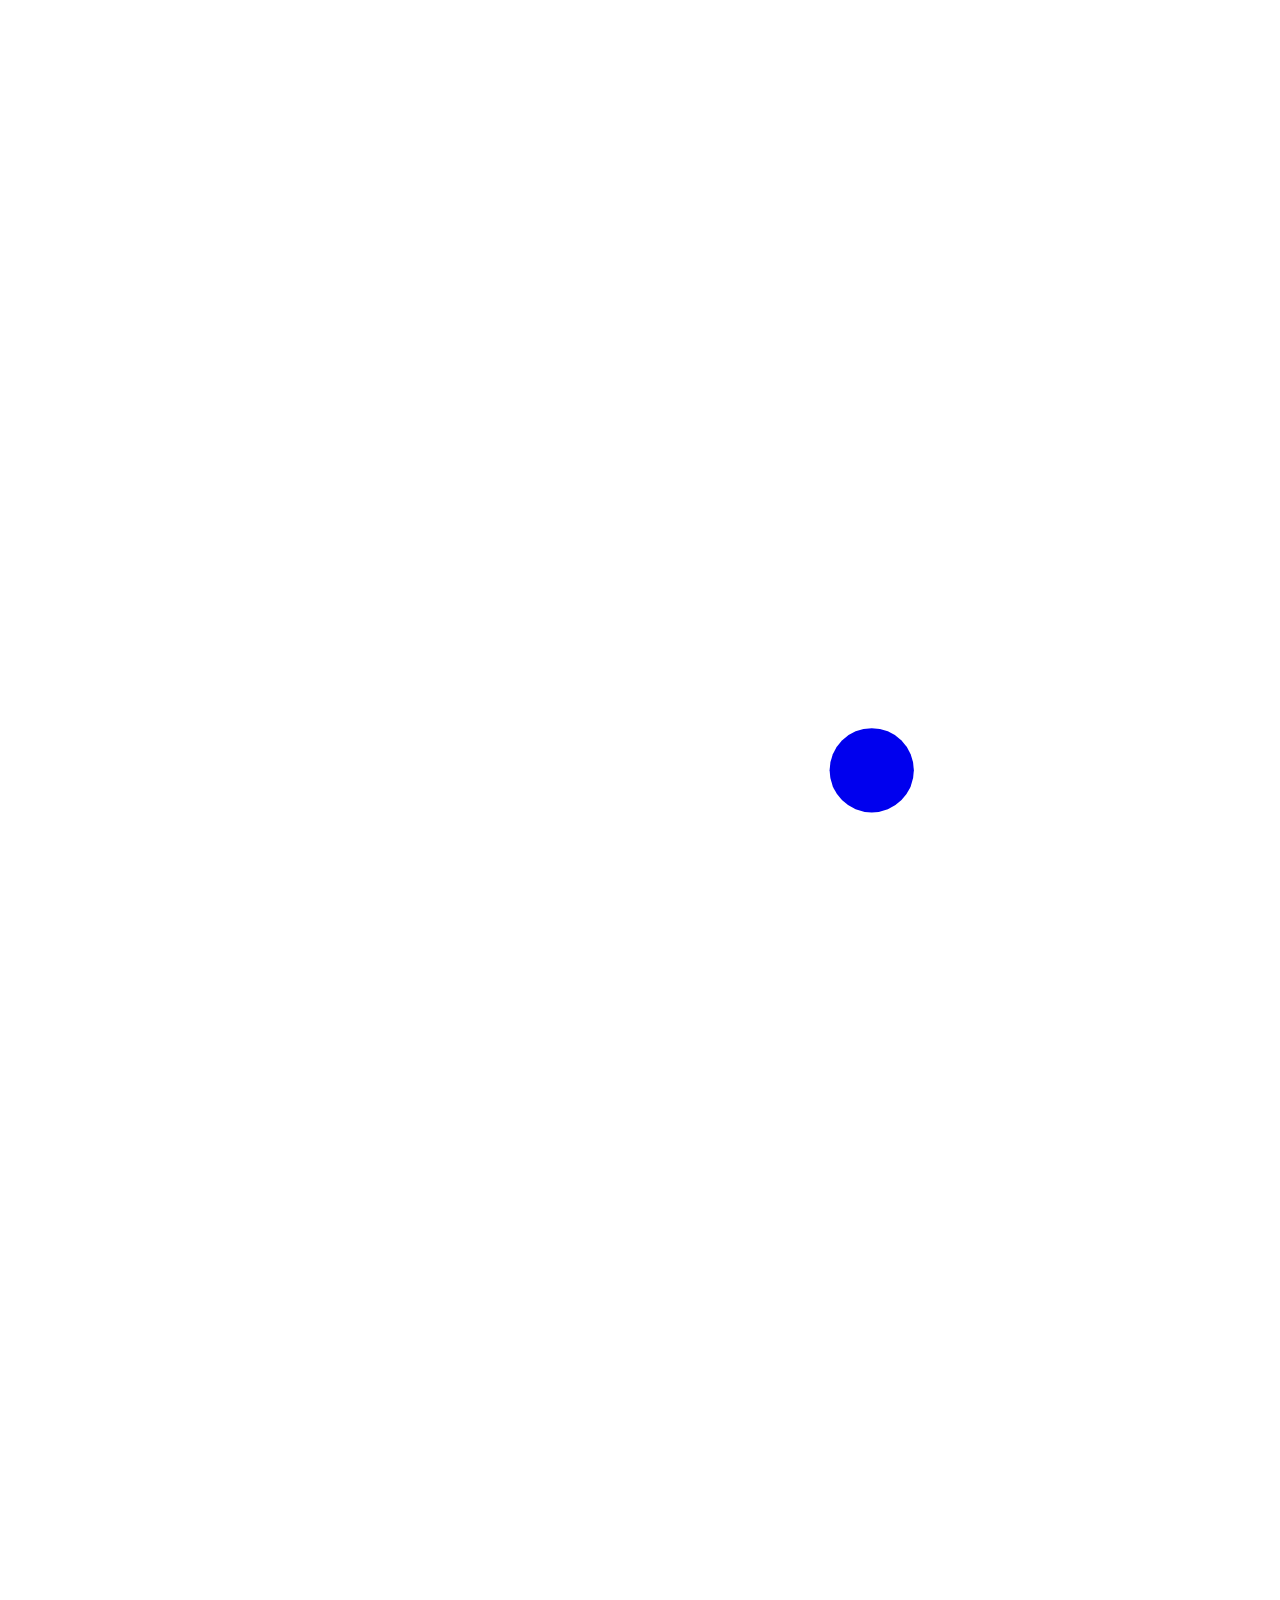
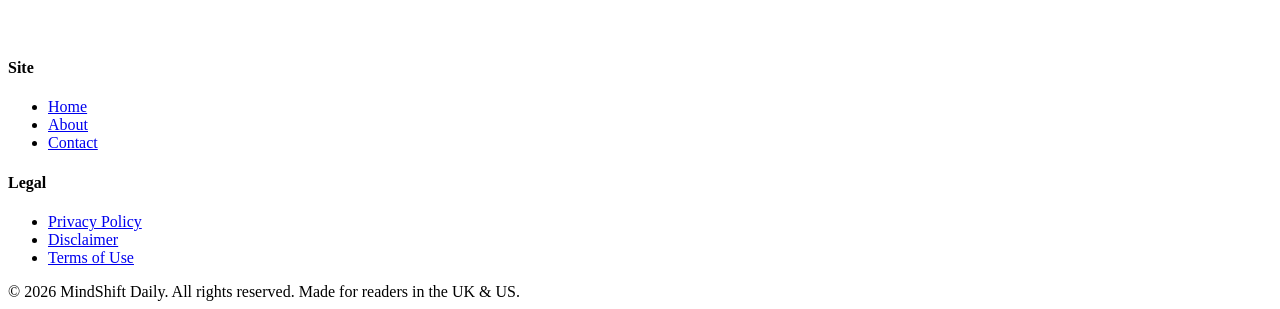
==== commit dbc1e44a: "Add files via upload" ====
--- a/index.html
+++ b/index.html
@@ -3,642 +3,194 @@
 <head>
 <meta charset="UTF-8">
 <meta name="viewport" content="width=device-width, initial-scale=1.0">
-<title>MindShift Daily — Small shifts, repeated daily</title>
-<meta name="description" content="MindShift Daily is a practical guide to morning routines, habit-building and steady personal growth — no hype, just what actually works when you try it tomorrow.">
-<link rel="icon" href="[data-uri]" type="image/svg+xml">
-<link rel="preconnect" href="https://fonts.googleapis.com">
-<link href="https://fonts.googleapis.com/css2?family=Fraunces:ital,opsz,wght@0,9..144,400;0,9..144,600;1,9..144,500&family=Inter:wght@400;500;600&family=IBM+Plex+Mono:wght@400;500&display=swap" rel="stylesheet">
-<style>
-/* ==========================================================================
-   MindShift Daily — Design tokens
-   ========================================================================== */
-:root {
-  --paper: #EEF0EA;
-  --paper-raised: #F7F8F3;
-  --ink: #1B1F1D;
-  --ink-soft: #4B5049;
-  --line: #D8DBCF;
-  --dawn: #E8A33D;
-  --dawn-soft: #F3D9AC;
-  --teal: #3A6B62;
-  --teal-deep: #24443D;
-
-  --font-display: 'Fraunces', Georgia, serif;
-  --font-body: 'Inter', -apple-system, sans-serif;
-  --font-mono: 'IBM Plex Mono', ui-monospace, monospace;
-
-  --wrap: 760px;
-  --radius: 3px;
-}
-
-* { box-sizing: border-box; }
-
-html { scroll-behavior: smooth; }
-
-@media (prefers-reduced-motion: reduce) {
-  html { scroll-behavior: auto; }
-  * { animation-duration: 0.01ms !important; transition-duration: 0.01ms !important; }
-}
-
-body {
-  margin: 0;
-  background: var(--paper);
-  color: var(--ink);
-  font-family: var(--font-body);
-  font-size: 16px;
-  line-height: 1.6;
-  -webkit-font-smoothing: antialiased;
-}
-
-.wrap {
-  max-width: var(--wrap);
-  margin: 0 auto;
-  padding: 0 24px;
-}
-
-a { color: var(--teal-deep); text-decoration-thickness: 1px; text-underline-offset: 3px; }
-a:hover { color: var(--dawn); }
-
-.mono { font-family: var(--font-mono); }
-
-:focus-visible {
-  outline: 2px solid var(--dawn);
-  outline-offset: 2px;
-}
-
-.visually-hidden {
-  position: absolute;
-  width: 1px; height: 1px;
-  overflow: hidden;
-  clip: rect(0 0 0 0);
-  white-space: nowrap;
-}
-
-/* Signature: a thin gradient line at the very top of the page,
-   representing a sunrise sweeping across a 24h clock */
-.log-line {
-  height: 3px;
-  width: 100%;
-  background: linear-gradient(90deg,
-    var(--teal-deep) 0%,
-    var(--teal) 22%,
-    var(--dawn-soft) 45%,
-    var(--dawn) 52%,
-    var(--dawn-soft) 60%,
-    var(--teal) 78%,
-    var(--teal-deep) 100%);
-}
-
-/* ==========================================================================
-   Header
-   ========================================================================== */
-.site-header {
-  position: sticky;
-  top: 0;
-  z-index: 20;
-  background: rgba(238, 240, 234, 0.92);
-  backdrop-filter: blur(6px);
-  border-bottom: 1px solid var(--line);
-}
-
-.header-inner {
-  display: flex;
-  align-items: center;
-  justify-content: space-between;
-  padding-top: 18px;
-  padding-bottom: 18px;
-}
-
-.wordmark {
-  display: flex;
-  align-items: center;
-  gap: 8px;
-  font-family: var(--font-display);
-  font-weight: 600;
-  font-size: 1.15rem;
-  color: var(--ink);
-  text-decoration: none;
-}
-.wordmark:hover { color: var(--ink); }
-.wordmark-icon { display: inline-flex; }
-
-.site-nav {
-  display: flex;
-  gap: 28px;
-}
-.site-nav a {
-  color: var(--ink-soft);
-  text-decoration: none;
-  font-size: 0.92rem;
-  font-weight: 500;
-  letter-spacing: 0.01em;
-}
-.site-nav a:hover { color: var(--dawn); }
-
-.nav-toggle {
-  display: none;
-  flex-direction: column;
-  justify-content: center;
-  gap: 5px;
-  width: 34px;
-  height: 34px;
-  background: none;
-  border: none;
-  cursor: pointer;
-}
-.nav-toggle span {
-  height: 2px;
-  background: var(--ink);
-  border-radius: 2px;
-}
-
-/* ==========================================================================
-   Hero
-   ========================================================================== */
-.hero {
-  padding: 72px 24px 48px;
-}
-
-.timestamp {
-  font-size: 0.85rem;
-  color: var(--ink-soft);
-  margin: 0 0 18px;
-  letter-spacing: 0.02em;
-}
-.timestamp .mono { color: var(--teal-deep); font-weight: 500; }
-
-.hero h1 {
-  font-family: var(--font-display);
-  font-weight: 400;
-  font-size: clamp(2.1rem, 5vw, 3.2rem);
-  line-height: 1.12;
-  margin: 0 0 24px;
-  max-width: 14ch;
-}
-.hero h1 em {
-  font-style: italic;
-  font-weight: 500;
-  color: var(--teal-deep);
-}
-
-.lede {
-  font-size: 1.08rem;
-  color: var(--ink-soft);
-  max-width: 52ch;
-  margin: 0 0 32px;
-}
-
-.hero-actions {
-  display: flex;
-  gap: 14px;
-  flex-wrap: wrap;
-}
-
-.btn {
-  display: inline-flex;
-  align-items: center;
-  padding: 12px 22px;
-  border-radius: var(--radius);
-  font-size: 0.94rem;
-  font-weight: 600;
-  text-decoration: none;
-  border: 1px solid transparent;
-  cursor: pointer;
-  transition: transform 0.15s ease, background 0.15s ease;
-}
-.btn-primary {
-  background: var(--teal-deep);
-  color: var(--paper-raised);
-}
-.btn-primary:hover {
-  background: var(--dawn);
-  color: var(--ink);
-  transform: translateY(-1px);
-}
-.btn-ghost {
-  background: transparent;
-  color: var(--ink);
-  border-color: var(--line);
-}
-.btn-ghost:hover {
-  border-color: var(--dawn);
-  color: var(--ink);
-}
-
-/* ==========================================================================
-   Log / entries
-   ========================================================================== */
-.log {
-  padding: 40px 24px 24px;
-}
-
-.log-header {
-  display: flex;
-  align-items: baseline;
-  justify-content: space-between;
-  gap: 16px;
-  border-bottom: 1px solid var(--line);
-  padding-bottom: 16px;
-  margin-bottom: 8px;
-}
-.log-header h2 {
-  font-family: var(--font-display);
-  font-weight: 500;
-  font-size: 1.5rem;
-  margin: 0;
-}
-.log-header p {
-  color: var(--ink-soft);
-  font-size: 0.9rem;
-  margin: 0;
-}
-
-.entry {
-  display: grid;
-  grid-template-columns: 72px 1fr;
-  gap: 20px;
-  padding: 26px 0;
-  border-bottom: 1px solid var(--line);
-}
-
-.entry-time {
-  display: flex;
-  flex-direction: column;
-  align-items: flex-start;
-  padding-top: 4px;
-}
-.entry-time .mono {
-  font-size: 0.95rem;
-  color: var(--teal-deep);
-  font-weight: 500;
-}
-.entry-day {
-  font-size: 0.75rem;
-  color: var(--ink-soft);
-  text-transform: uppercase;
-  letter-spacing: 0.06em;
-  margin-top: 2px;
-}
-
-.entry-tag {
-  font-size: 0.78rem;
-  text-transform: uppercase;
-  letter-spacing: 0.06em;
-  color: var(--dawn);
-  font-weight: 600;
-  margin: 0 0 6px;
-}
-
-.entry-body h3 {
-  margin: 0 0 8px;
-  font-family: var(--font-display);
-  font-weight: 500;
-  font-size: 1.25rem;
-  line-height: 1.3;
-}
-.entry-body h3 a {
-  color: var(--ink);
-  text-decoration: none;
-}
-.entry-body h3 a:hover { color: var(--dawn); }
-
-.entry-body p:last-child {
-  margin: 0;
-  color: var(--ink-soft);
-  font-size: 0.96rem;
-  max-width: 56ch;
-}
-
-.log-footer {
-  padding-top: 28px;
-  text-align: center;
-}
-
-/* ==========================================================================
-   Categories
-   ========================================================================== */
-.categories {
-  padding: 48px 24px;
-}
-.categories h2 {
-  font-family: var(--font-display);
-  font-weight: 500;
-  font-size: 1.5rem;
-  margin: 0 0 24px;
-}
-
-.cat-grid {
-  display: grid;
-  grid-template-columns: repeat(4, 1fr);
-  gap: 14px;
-}
-
-.cat-card {
-  display: flex;
-  flex-direction: column;
-  gap: 10px;
-  padding: 20px 16px;
-  background: var(--paper-raised);
-  border: 1px solid var(--line);
-  border-radius: var(--radius);
-  text-decoration: none;
-  transition: border-color 0.15s ease, transform 0.15s ease;
-}
-.cat-card:hover {
-  border-color: var(--dawn);
-  transform: translateY(-2px);
-}
-.cat-time {
-  font-size: 0.8rem;
-  color: var(--teal);
-  font-weight: 500;
-}
-.cat-name {
-  font-family: var(--font-display);
-  font-size: 1.02rem;
-  color: var(--ink);
-}
-
-/* ==========================================================================
-   Subscribe
-   ========================================================================== */
-.subscribe {
-  padding: 48px 24px 80px;
-}
-.subscribe-inner {
-  background: var(--teal-deep);
-  color: var(--paper-raised);
-  border-radius: var(--radius);
-  padding: 40px;
-  display: flex;
-  align-items: center;
-  justify-content: space-between;
-  gap: 32px;
-  flex-wrap: wrap;
-}
-.subscribe-inner h2 {
-  font-family: var(--font-display);
-  font-weight: 500;
-  font-size: 1.4rem;
-  margin: 0 0 6px;
-}
-.subscribe-inner p {
-  margin: 0;
-  color: var(--dawn-soft);
-  font-size: 0.92rem;
-}
-
-.subscribe-form {
-  display: flex;
-  gap: 10px;
-  flex-wrap: wrap;
-}
-.subscribe-form input {
-  padding: 12px 14px;
-  border-radius: var(--radius);
-  border: 1px solid var(--teal);
-  background: var(--paper-raised);
-  font-family: var(--font-body);
-  font-size: 0.94rem;
-  min-width: 220px;
-}
-.subscribe-form input:focus {
-  outline: 2px solid var(--dawn);
-  outline-offset: 2px;
-}
-
-/* ==========================================================================
-   Footer
-   ========================================================================== */
-.site-footer {
-  border-top: 1px solid var(--line);
-  padding: 28px 0;
-}
-.footer-inner {
-  display: flex;
-  align-items: center;
-  justify-content: space-between;
-  flex-wrap: wrap;
-  gap: 12px;
-}
-.footer-inner p {
-  margin: 0;
-  color: var(--ink-soft);
-  font-size: 0.85rem;
-}
-.footer-nav {
-  display: flex;
-  gap: 20px;
-}
-.footer-nav a {
-  color: var(--ink-soft);
-  font-size: 0.85rem;
-  text-decoration: none;
-}
-.footer-nav a:hover { color: var(--dawn); }
-
-/* ==========================================================================
-   Responsive
-   ========================================================================== */
-@media (max-width: 760px) {
-  .cat-grid { grid-template-columns: repeat(2, 1fr); }
-  .subscribe-inner { flex-direction: column; align-items: flex-start; }
-}
-
-@media (max-width: 640px) {
-  .site-nav {
-    position: absolute;
-    top: 100%;
-    left: 0;
-    right: 0;
-    background: var(--paper-raised);
-    border-bottom: 1px solid var(--line);
-    flex-direction: column;
-    gap: 0;
-    display: none;
-  }
-  .site-nav.open { display: flex; }
-  .site-nav a {
-    padding: 14px 24px;
-    border-top: 1px solid var(--line);
-  }
-  .nav-toggle { display: flex; }
-
-  .entry {
-    grid-template-columns: 1fr;
-    gap: 6px;
-  }
-  .entry-time {
-    flex-direction: row;
-    align-items: baseline;
-    gap: 8px;
-  }
-  .hero { padding: 48px 20px 32px; }
-}
-
-</style>
+<title>MindShift Daily — Small Daily Shifts, Real Personal Growth</title>
+<meta name="description" content="Practical morning routines, habit-building guides and motivation for people who want steady, realistic self-improvement — one day at a time.">
+<link rel="icon" type="image/svg+xml" href="images/favicon.svg">
+<link rel="stylesheet" href="css/style.css">
 </head>
 <body>
 
-<div class="log-line" aria-hidden="true"></div>
-
 <header class="site-header">
-  <div class="wrap header-inner">
-    <a href="index.html" class="wordmark">
-      <span class="wordmark-icon" aria-hidden="true">
-        <svg viewBox="0 0 24 24" width="20" height="20">
-          <circle cx="12" cy="12" r="6" fill="var(--dawn)"/>
-        </svg>
-      </span>
-      MindShift Daily
-    </a>
-    <button class="nav-toggle" aria-label="Toggle menu" aria-expanded="false">
-      <span></span><span></span><span></span>
-    </button>
-    <nav class="site-nav">
-      <a href="index.html">Home</a>
-      <a href="categories.html">Categories</a>
-      <a href="latest.html">Latest</a>
-      <a href="about.html">About</a>
-      <a href="contact.html">Contact</a>
+  <div class="wrap">
+    <a href="index.html" class="logo"><img src="images/logo.svg" alt="MindShift Daily"></a>
+    <button class="nav-toggle" aria-label="Toggle menu"><span></span><span></span><span></span></button>
+    <nav class="main-nav">
+      <ul>
+        <li><a href="index.html" class="active">Home</a></li>
+        <li><a href="index.html#categories">Categories</a></li>
+        <li><a href="index.html#articles">Latest</a></li>
+        <li><a href="about.html">About</a></li>
+        <li><a href="contact.html">Contact</a></li>
+      </ul>
     </nav>
   </div>
 </header>
 
-<main>
+<section class="hero">
+  <div class="wrap">
+    <div>
+      <span class="eyebrow">Daily 05:47 — sunrise habits</span>
+      <h1>Small <em>shifts</em>, repeated daily, become who you are.</h1>
+      <p class="lead">MindShift Daily is a practical guide to morning routines, habit-building and steady personal growth — no hype, just what actually works when you try it tomorrow.</p>
+      <div class="hero-actions">
+        <a href="index.html#articles" class="btn btn-primary">Read the latest</a>
+        <a href="index.html#categories" class="btn btn-outline">Browse categories</a>
+      </div>
+    </div>
+    <div class="arc-wrap">
+      <svg class="arc-svg" viewBox="0 0 300 200">
+        <path class="arc-path" d="M20 160 A130 130 0 0 1 280 160"/>
+        <path class="arc-progress" d="M20 160 A130 130 0 0 1 280 160"/>
+        <circle class="arc-sun" cx="150" cy="30" r="14"/>
+        <text class="arc-label" x="20" y="185">SUNRISE</text>
+        <text class="arc-label" x="245" y="185">DUSK</text>
+      </svg>
+    </div>
+  </div>
+</section>
 
-  <section class="hero wrap">
-    <p class="timestamp">Daily <span class="mono">05:47</span> — sunrise habits</p>
-    <h1>Small <em>shifts</em>, repeated daily, become who you are.</h1>
-    <p class="lede">MindShift Daily is a practical guide to morning routines, habit-building and steady personal growth — no hype, just what actually works when you try it tomorrow.</p>
-    <div class="hero-actions">
-      <a href="latest.html" class="btn btn-primary">Read the latest</a>
-      <a href="categories.html" class="btn btn-ghost">Browse categories</a>
+<section class="section" id="categories">
+  <div class="wrap">
+    <div class="section-head">
+      <span class="eyebrow">Explore</span>
+      <h2>Five ways to grow, every day</h2>
+      <p>Pick a starting point. Every category is built around one honest question: what can I realistically do today?</p>
     </div>
-  </section>
+    <div class="cat-grid">
+      <div class="cat-card">
+        <span class="cat-tag">06:00</span>
+        <h3>Morning Routines</h3>
+        <p>Wake-up systems, sunlight, and the first hour that sets your whole day.</p>
+      </div>
+      <div class="cat-card">
+        <span class="cat-tag">Focus</span>
+        <h3>Productivity</h3>
+        <p>Deep work, planning methods and cutting distraction without burning out.</p>
+      </div>
+      <div class="cat-card">
+        <span class="cat-tag">Mind</span>
+        <h3>Mental Wellness</h3>
+        <p>Stress management, mindfulness and staying grounded on hard days.</p>
+      </div>
+      <div class="cat-card">
+        <span class="cat-tag">Repeat</span>
+        <h3>Habit Building</h3>
+        <p>How habits actually form, and how to make good ones stick.</p>
+      </div>
+      <div class="cat-card">
+        <span class="cat-tag">Voice</span>
+        <h3>Motivation &amp; Stories</h3>
+        <p>Real accounts of change, and ideas worth carrying into your day.</p>
+      </div>
+    </div>
+  </div>
+</section>
 
-  <section class="log wrap" aria-label="Recent entries">
-    <div class="log-header">
-      <h2>The log</h2>
-      <p>Entries, stamped by the moment they were written.</p>
+<section class="section section-alt" id="articles">
+  <div class="wrap">
+    <div class="section-head">
+      <span class="eyebrow">Latest</span>
+      <h2>Fresh from the journal</h2>
+      <p>Replace these with your own posts once your content is ready.</p>
     </div>
-
-    <article class="entry">
-      <div class="entry-time">
-        <span class="mono">06:12</span>
-        <span class="entry-day">Mon</span>
-      </div>
-      <div class="entry-body">
-        <p class="entry-tag">Morning routines</p>
-        <h3><a href="#">The five-minute rule that fixed my mornings</a></h3>
-        <p>You don't need a two-hour routine. You need one small thing you can't talk yourself out of — here's how to find yours.</p>
-      </div>
-    </article>
-
-    <article class="entry">
-      <div class="entry-time">
-        <span class="mono">21:03</span>
-        <span class="entry-day">Wed</span>
-      </div>
-      <div class="entry-body">
-        <p class="entry-tag">Habit-building</p>
-        <h3><a href="#">Why your habit tracker is quietly working against you</a></h3>
-        <p>Streaks feel motivating until the day you break one. A steadier way to measure progress that survives a bad week.</p>
-      </div>
-    </article>
-
-    <article class="entry">
-      <div class="entry-time">
-        <span class="mono">05:47</span>
-        <span class="entry-day">Fri</span>
-      </div>
-      <div class="entry-body">
-        <p class="entry-tag">Personal growth</p>
-        <h3><a href="#">The boring version of discipline actually works</a></h3>
-        <p>No cold plunges, no 4 a.m. wake-ups. What steady, unglamorous progress actually looks like day to day.</p>
-      </div>
-    </article>
-
-    <div class="log-footer">
-      <a href="latest.html" class="btn btn-ghost">See all entries →</a>
-    </div>
-  </section>
-
-  <section class="categories wrap" aria-label="Categories">
-    <h2>Browse by category</h2>
-    <div class="cat-grid">
-      <a class="cat-card" href="#">
-        <span class="cat-time mono">AM</span>
-        <span class="cat-name">Morning Routines</span>
+    <div class="article-grid">
+      <a href="articles/first-10-minutes.html" class="article-card">
+        <div class="article-thumb"></div>
+        <div class="article-body">
+          <span class="article-meta">Morning Routines · 6 min read</span>
+          <h3>The First 10 Minutes After You Wake Up</h3>
+          <p>Why the choices you make before checking your phone shape the rest of your day — and a simple sequence to try tomorrow.</p>
+          <span class="read-more">Read article →</span>
+        </div>
       </a>
-      <a class="cat-card" href="#">
-        <span class="cat-time mono">21d</span>
-        <span class="cat-name">Habit-Building</span>
+      <a href="articles/small-habits-beat-resolutions.html" class="article-card">
+        <div class="article-thumb"></div>
+        <div class="article-body">
+          <span class="article-meta">Habit Building · 8 min read</span>
+          <h3>Why Small Habits Beat Big Resolutions</h3>
+          <p>The science of habit stacking, and how to design routines that survive a bad week.</p>
+          <span class="read-more">Read article →</span>
+        </div>
       </a>
-      <a class="cat-card" href="#">
-        <span class="cat-time mono">∞</span>
-        <span class="cat-name">Personal Growth</span>
+      <a href="articles/3-minute-reset.html" class="article-card">
+        <div class="article-thumb"></div>
+        <div class="article-body">
+          <span class="article-meta">Mental Wellness · 5 min read</span>
+          <h3>A 3-Minute Reset for Overwhelmed Days</h3>
+          <p>A short grounding practice you can use at your desk, no app or equipment required.</p>
+          <span class="read-more">Read article →</span>
+        </div>
       </a>
-      <a class="cat-card" href="#">
-        <span class="cat-time mono">PM</span>
-        <span class="cat-name">Evening Resets</span>
+      <a href="articles/motivation-fades-friday.html" class="article-card">
+        <div class="article-thumb"></div>
+        <div class="article-body">
+          <span class="article-meta">Motivation · 7 min read</span>
+          <h3>The Real Reason Motivation Fades by Friday</h3>
+          <p>Motivation isn't something you have or lack — here's what actually keeps you moving when it fades.</p>
+          <span class="read-more">Read article →</span>
+        </div>
       </a>
     </div>
-  </section>
+  </div>
+</section>
 
-  <section class="subscribe wrap">
-    <div class="subscribe-inner">
+<section class="section">
+  <div class="wrap">
+    <div class="newsletter">
       <div>
-        <h2>One shift a week, in your inbox</h2>
-        <p>Short, practical, no hype. Unsubscribe whenever.</p>
+        <h2>One honest tip, every morning.</h2>
+        <p>Join the newsletter for a short, practical email — no fluff, unsubscribe anytime.</p>
       </div>
-      <form class="subscribe-form" onsubmit="return false;">
-        <label for="email" class="visually-hidden">Email address</label>
-        <input id="email" type="email" placeholder="you@example.com" required>
+      <form class="news-form">
+        <input type="email" placeholder="you@email.com" required>
         <button type="submit" class="btn btn-primary">Subscribe</button>
       </form>
     </div>
-  </section>
-
-</main>
+  </div>
+</section>
 
 <footer class="site-footer">
-  <div class="wrap footer-inner">
-    <p>© 2026 MindShift Daily. Small shifts, daily.</p>
-    <nav class="footer-nav">
-      <a href="privacy.html">Privacy</a>
-      <a href="disclaimer.html">Disclaimer</a>
-      <a href="terms.html">Terms</a>
-    </nav>
+  <div class="wrap">
+    <div class="footer-grid">
+      <div class="footer-col footer-about">
+        <img src="images/logo.svg" alt="MindShift Daily" style="height:30px;">
+        <p>Practical, no-hype guidance for people building better mornings and steadier days.</p>
+        <div class="social-icons">
+          <a href="https://wa.me/923499314726" target="_blank" rel="noopener" aria-label="WhatsApp">
+            <svg viewBox="0 0 24 24" fill="none" stroke-width="1.8" stroke-linecap="round" stroke-linejoin="round"><path d="M17.6 6.3A8.9 8.9 0 0 0 3.7 17l-1 3.9 4-1a8.9 8.9 0 0 0 12.9-8A8.8 8.8 0 0 0 17.6 6.3z"/><path d="M8.4 9.3c-.2.4-.6 1.4-.2 2.6.5 1.6 2.6 3.7 4.2 4.2 1.2.4 2.2 0 2.6-.2"/></svg>
+          </a>
+          <a href="FACEBOOK_LINK_HERE" target="_blank" rel="noopener" aria-label="Facebook">
+            <svg viewBox="0 0 24 24" fill="none" stroke-width="1.8" stroke-linecap="round" stroke-linejoin="round"><path d="M14 9h3V5h-3c-2 0-3.5 1.5-3.5 3.5V11H8v4h2.5v6h4v-6H17l.5-4h-3.5V9c0-.5.3-.8.8-.8z"/></svg>
+          </a>
+          <a href="INSTAGRAM_LINK_HERE" target="_blank" rel="noopener" aria-label="Instagram">
+            <svg viewBox="0 0 24 24" fill="none" stroke-width="1.8" stroke-linecap="round" stroke-linejoin="round"><rect x="4" y="4" width="16" height="16" rx="4"/><circle cx="12" cy="12" r="3.3"/><circle cx="16.4" cy="7.6" r="0.8" fill="currentColor" stroke="none"/></svg>
+          </a>
+        </div>
+      </div>
+      <div class="footer-col">
+        <h4>Site</h4>
+        <ul>
+          <li><a href="index.html">Home</a></li>
+          <li><a href="about.html">About</a></li>
+          <li><a href="contact.html">Contact</a></li>
+        </ul>
+      </div>
+      <div class="footer-col">
+        <h4>Legal</h4>
+        <ul>
+          <li><a href="privacy.html">Privacy Policy</a></li>
+          <li><a href="disclaimer.html">Disclaimer</a></li>
+          <li><a href="terms.html">Terms of Use</a></li>
+        </ul>
+      </div>
+    </div>
+    <div class="footer-bottom">
+      <span>© 2026 MindShift Daily. All rights reserved.</span>
+      <span>Made for readers in the UK &amp; US.</span>
+    </div>
   </div>
 </footer>
 
-<script>
-// Mobile nav toggle
-document.addEventListener('DOMContentLoaded', () => {
-  const toggle = document.querySelector('.nav-toggle');
-  const nav = document.querySelector('.site-nav');
-
-  if (toggle && nav) {
-    toggle.addEventListener('click', () => {
-      const isOpen = nav.classList.toggle('open');
-      toggle.setAttribute('aria-expanded', isOpen ? 'true' : 'false');
-    });
-  }
-
-  // Subscribe form: front-end only placeholder.
-  // Connect this to Formspree/Getform (or similar) to actually collect emails.
-  const form = document.querySelector('.subscribe-form');
-  if (form) {
-    form.addEventListener('submit', (e) => {
-      e.preventDefault();
-      const email = document.getElementById('email');
-      alert(`Thanks! (Demo only — connect this form to Formspree or Getform to actually collect: ${email.value})`);
-      form.reset();
-    });
-  }
-});
-
-</script>
+<script src="js/script.js"></script>
 </body>
 </html>
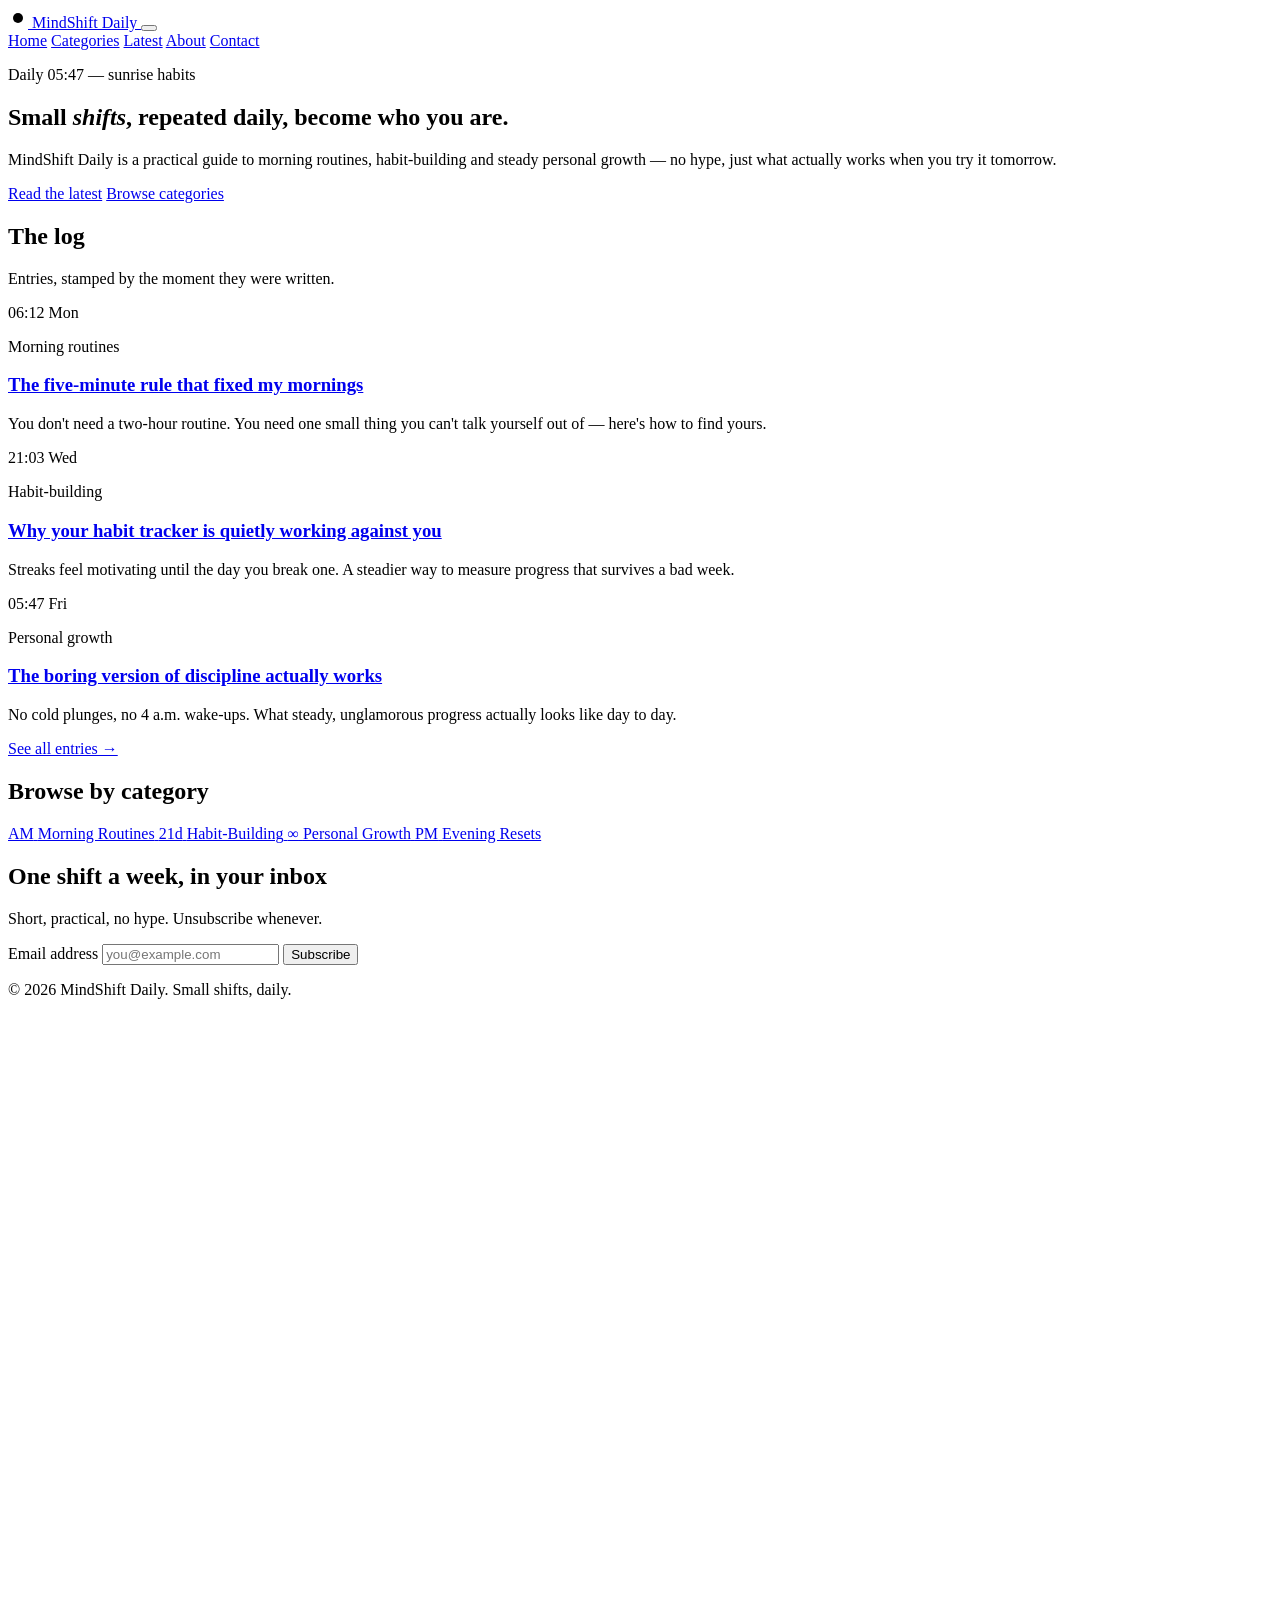
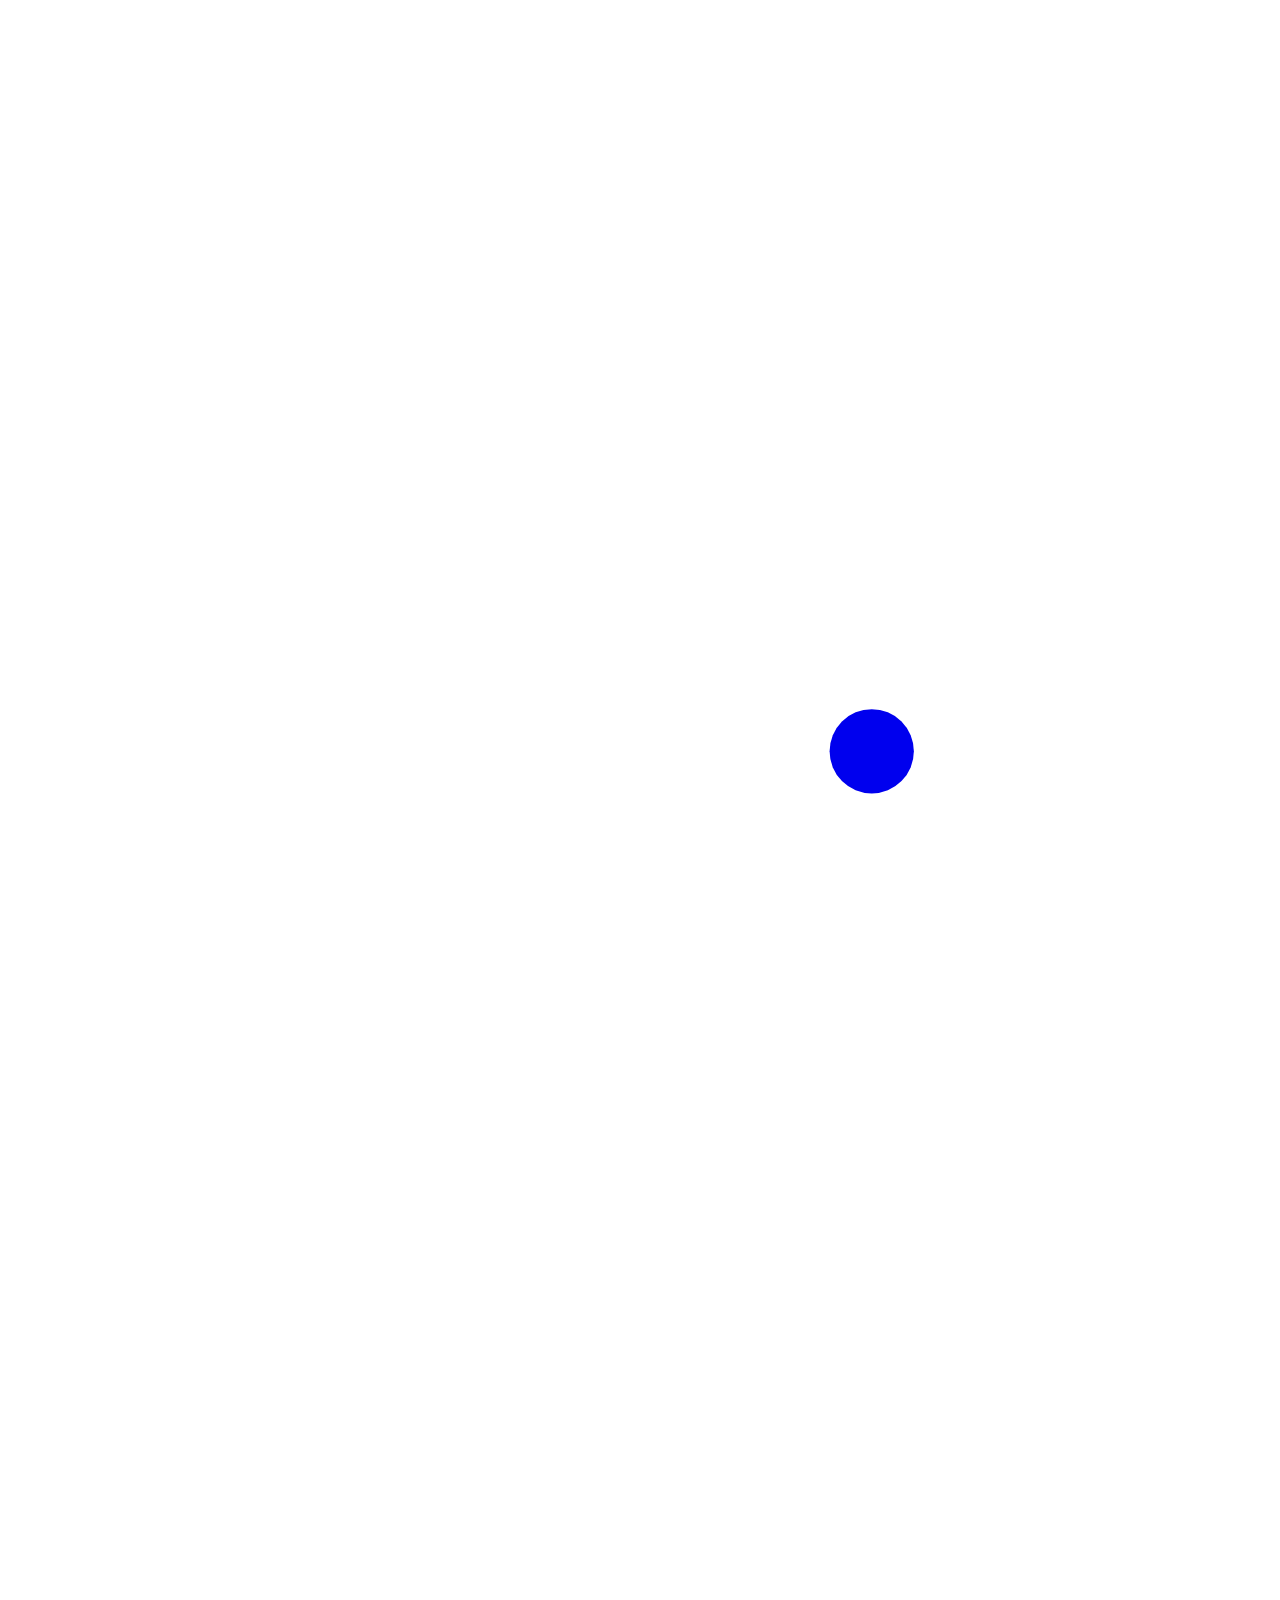
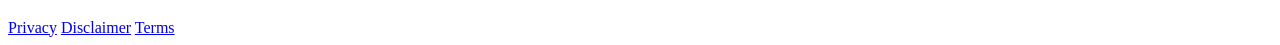
==== commit 251281fa: "Add files via upload" ====
--- a/index.html
+++ b/index.html
@@ -3,191 +3,158 @@
 <head>
 <meta charset="UTF-8">
 <meta name="viewport" content="width=device-width, initial-scale=1.0">
-<title>MindShift Daily — Small Daily Shifts, Real Personal Growth</title>
-<meta name="description" content="Practical morning routines, habit-building guides and motivation for people who want steady, realistic self-improvement — one day at a time.">
-<link rel="icon" type="image/svg+xml" href="images/favicon.svg">
+<title>MindShift Daily — Small shifts, repeated daily</title>
+<meta name="description" content="MindShift Daily is a practical guide to morning routines, habit-building and steady personal growth — no hype, just what actually works when you try it tomorrow.">
+<link rel="icon" href="images/favicon.svg" type="image/svg+xml">
+<link rel="preconnect" href="https://fonts.googleapis.com">
+<link href="https://fonts.googleapis.com/css2?family=Fraunces:ital,opsz,wght@0,9..144,400;0,9..144,600;1,9..144,500&family=Inter:wght@400;500;600&family=IBM+Plex+Mono:wght@400;500&display=swap" rel="stylesheet">
 <link rel="stylesheet" href="css/style.css">
 </head>
 <body>
 
+<div class="log-line" aria-hidden="true"></div>
+
 <header class="site-header">
-  <div class="wrap">
-    <a href="index.html" class="logo"><img src="images/logo.svg" alt="MindShift Daily"></a>
-    <button class="nav-toggle" aria-label="Toggle menu"><span></span><span></span><span></span></button>
-    <nav class="main-nav">
-      <ul>
-        <li><a href="index.html" class="active">Home</a></li>
-        <li><a href="index.html#categories">Categories</a></li>
-        <li><a href="index.html#articles">Latest</a></li>
-        <li><a href="about.html">About</a></li>
-        <li><a href="contact.html">Contact</a></li>
-      </ul>
+  <div class="wrap header-inner">
+    <a href="index.html" class="wordmark">
+      <span class="wordmark-icon" aria-hidden="true">
+        <svg viewBox="0 0 24 24" width="20" height="20">
+          <circle cx="12" cy="12" r="6" fill="var(--dawn)"/>
+        </svg>
+      </span>
+      MindShift Daily
+    </a>
+    <button class="nav-toggle" aria-label="Toggle menu" aria-expanded="false">
+      <span></span><span></span><span></span>
+    </button>
+    <nav class="site-nav">
+      <a href="index.html">Home</a>
+      <a href="categories.html">Categories</a>
+      <a href="latest.html">Latest</a>
+      <a href="about.html">About</a>
+      <a href="contact.html">Contact</a>
     </nav>
   </div>
 </header>
 
-<section class="hero">
-  <div class="wrap">
-    <div>
-      <span class="eyebrow">Daily 05:47 — sunrise habits</span>
-      <h1>Small <em>shifts</em>, repeated daily, become who you are.</h1>
-      <p class="lead">MindShift Daily is a practical guide to morning routines, habit-building and steady personal growth — no hype, just what actually works when you try it tomorrow.</p>
-      <div class="hero-actions">
-        <a href="index.html#articles" class="btn btn-primary">Read the latest</a>
-        <a href="index.html#categories" class="btn btn-outline">Browse categories</a>
+<main>
+
+  <section class="hero wrap">
+    <p class="timestamp">Daily <span class="mono">05:47</span> — sunrise habits</p>
+    <h1>Small <em>shifts</em>, repeated daily, become who you are.</h1>
+    <p class="lede">MindShift Daily is a practical guide to morning routines, habit-building and steady personal growth — no hype, just what actually works when you try it tomorrow.</p>
+    <div class="hero-actions">
+      <a href="latest.html" class="btn btn-primary">Read the latest</a>
+      <a href="categories.html" class="btn btn-ghost">Browse categories</a>
+    </div>
+  </section>
+
+  <section class="log wrap" aria-label="Recent entries">
+    <div class="log-header">
+      <h2>The log</h2>
+      <p>Entries, stamped by the moment they were written.</p>
+    </div>
+
+    <article class="entry">
+      <div class="entry-time">
+        <span class="mono">06:12</span>
+        <span class="entry-day">Mon</span>
       </div>
+      <div class="entry-body">
+        <p class="entry-tag">Morning routines</p>
+        <h3><a href="articles/first-10-minutes.html">The five-minute rule that fixed my mornings</a></h3>
+        <p>You don't need a two-hour routine. You need one small thing you can't talk yourself out of — here's how to find yours.</p>
+      </div>
+    </article>
+
+    <article class="entry">
+      <div class="entry-time">
+        <span class="mono">21:03</span>
+        <span class="entry-day">Wed</span>
+      </div>
+      <div class="entry-body">
+        <p class="entry-tag">Habit-building</p>
+        <h3><a href="articles/habit-tracker.html">Why your habit tracker is quietly working against you</a></h3>
+        <p>Streaks feel motivating until the day you break one. A steadier way to measure progress that survives a bad week.</p>
+      </div>
+    </article>
+
+    <article class="entry">
+      <div class="entry-time">
+        <span class="mono">05:47</span>
+        <span class="entry-day">Fri</span>
+      </div>
+      <div class="entry-body">
+        <p class="entry-tag">Personal growth</p>
+        <h3><a href="articles/boring-discipline.html">The boring version of discipline actually works</a></h3>
+        <p>No cold plunges, no 4 a.m. wake-ups. What steady, unglamorous progress actually looks like day to day.</p>
+      </div>
+    </article>
+
+    <div class="log-footer">
+      <a href="latest.html" class="btn btn-ghost">See all entries →</a>
     </div>
-    <div class="arc-wrap">
-      <svg class="arc-svg" viewBox="0 0 300 200">
-        <path class="arc-path" d="M20 160 A130 130 0 0 1 280 160"/>
-        <path class="arc-progress" d="M20 160 A130 130 0 0 1 280 160"/>
-        <circle class="arc-sun" cx="150" cy="30" r="14"/>
-        <text class="arc-label" x="20" y="185">SUNRISE</text>
-        <text class="arc-label" x="245" y="185">DUSK</text>
-      </svg>
-    </div>
-  </div>
-</section>
+  </section>
 
-<section class="section" id="categories">
-  <div class="wrap">
-    <div class="section-head">
-      <span class="eyebrow">Explore</span>
-      <h2>Five ways to grow, every day</h2>
-      <p>Pick a starting point. Every category is built around one honest question: what can I realistically do today?</p>
-    </div>
+  <section class="categories wrap" aria-label="Categories">
+    <h2>Browse by category</h2>
     <div class="cat-grid">
-      <div class="cat-card">
-        <span class="cat-tag">06:00</span>
-        <h3>Morning Routines</h3>
-        <p>Wake-up systems, sunlight, and the first hour that sets your whole day.</p>
-      </div>
-      <div class="cat-card">
-        <span class="cat-tag">Focus</span>
-        <h3>Productivity</h3>
-        <p>Deep work, planning methods and cutting distraction without burning out.</p>
-      </div>
-      <div class="cat-card">
-        <span class="cat-tag">Mind</span>
-        <h3>Mental Wellness</h3>
-        <p>Stress management, mindfulness and staying grounded on hard days.</p>
-      </div>
-      <div class="cat-card">
-        <span class="cat-tag">Repeat</span>
-        <h3>Habit Building</h3>
-        <p>How habits actually form, and how to make good ones stick.</p>
-      </div>
-      <div class="cat-card">
-        <span class="cat-tag">Voice</span>
-        <h3>Motivation &amp; Stories</h3>
-        <p>Real accounts of change, and ideas worth carrying into your day.</p>
-      </div>
-    </div>
-  </div>
-</section>
-
-<section class="section section-alt" id="articles">
-  <div class="wrap">
-    <div class="section-head">
-      <span class="eyebrow">Latest</span>
-      <h2>Fresh from the journal</h2>
-      <p>Replace these with your own posts once your content is ready.</p>
-    </div>
-    <div class="article-grid">
-      <a href="articles/first-10-minutes.html" class="article-card">
-        <div class="article-thumb"></div>
-        <div class="article-body">
-          <span class="article-meta">Morning Routines · 6 min read</span>
-          <h3>The First 10 Minutes After You Wake Up</h3>
-          <p>Why the choices you make before checking your phone shape the rest of your day — and a simple sequence to try tomorrow.</p>
-          <span class="read-more">Read article →</span>
-        </div>
+      <a class="cat-card" href="categories.html">
+        <span class="cat-time mono">AM</span>
+        <span class="cat-name">Morning Routines</span>
       </a>
-      <a href="articles/small-habits-beat-resolutions.html" class="article-card">
-        <div class="article-thumb"></div>
-        <div class="article-body">
-          <span class="article-meta">Habit Building · 8 min read</span>
-          <h3>Why Small Habits Beat Big Resolutions</h3>
-          <p>The science of habit stacking, and how to design routines that survive a bad week.</p>
-          <span class="read-more">Read article →</span>
-        </div>
+      <a class="cat-card" href="categories.html">
+        <span class="cat-time mono">21d</span>
+        <span class="cat-name">Habit-Building</span>
       </a>
-      <a href="articles/3-minute-reset.html" class="article-card">
-        <div class="article-thumb"></div>
-        <div class="article-body">
-          <span class="article-meta">Mental Wellness · 5 min read</span>
-          <h3>A 3-Minute Reset for Overwhelmed Days</h3>
-          <p>A short grounding practice you can use at your desk, no app or equipment required.</p>
-          <span class="read-more">Read article →</span>
-        </div>
+      <a class="cat-card" href="categories.html">
+        <span class="cat-time mono">∞</span>
+        <span class="cat-name">Personal Growth</span>
       </a>
-      <a href="articles/motivation-fades-friday.html" class="article-card">
-        <div class="article-thumb"></div>
-        <div class="article-body">
-          <span class="article-meta">Motivation · 7 min read</span>
-          <h3>The Real Reason Motivation Fades by Friday</h3>
-          <p>Motivation isn't something you have or lack — here's what actually keeps you moving when it fades.</p>
-          <span class="read-more">Read article →</span>
-        </div>
+      <a class="cat-card" href="categories.html">
+        <span class="cat-time mono">PM</span>
+        <span class="cat-name">Evening Resets</span>
       </a>
     </div>
-  </div>
-</section>
+  </section>
 
-<section class="section">
-  <div class="wrap">
-    <div class="newsletter">
+  <section class="subscribe wrap">
+    <div class="subscribe-inner">
       <div>
-        <h2>One honest tip, every morning.</h2>
-        <p>Join the newsletter for a short, practical email — no fluff, unsubscribe anytime.</p>
+        <h2>One shift a week, in your inbox</h2>
+        <p>Short, practical, no hype. Unsubscribe whenever.</p>
       </div>
-      <form class="news-form">
-        <input type="email" placeholder="you@email.com" required>
+      <form class="subscribe-form" onsubmit="return false;">
+        <label for="email" class="visually-hidden">Email address</label>
+        <input id="email" type="email" placeholder="you@example.com" required>
         <button type="submit" class="btn btn-primary">Subscribe</button>
       </form>
     </div>
-  </div>
-</section>
+  </section>
+
+</main>
 
 <footer class="site-footer">
-  <div class="wrap">
-    <div class="footer-grid">
-      <div class="footer-col footer-about">
-        <img src="images/logo.svg" alt="MindShift Daily" style="height:30px;">
-        <p>Practical, no-hype guidance for people building better mornings and steadier days.</p>
-        <div class="social-icons">
-          <a href="https://wa.me/923499314726" target="_blank" rel="noopener" aria-label="WhatsApp">
-            <svg viewBox="0 0 24 24" fill="none" stroke-width="1.8" stroke-linecap="round" stroke-linejoin="round"><path d="M17.6 6.3A8.9 8.9 0 0 0 3.7 17l-1 3.9 4-1a8.9 8.9 0 0 0 12.9-8A8.8 8.8 0 0 0 17.6 6.3z"/><path d="M8.4 9.3c-.2.4-.6 1.4-.2 2.6.5 1.6 2.6 3.7 4.2 4.2 1.2.4 2.2 0 2.6-.2"/></svg>
-          </a>
-          <a href="FACEBOOK_LINK_HERE" target="_blank" rel="noopener" aria-label="Facebook">
-            <svg viewBox="0 0 24 24" fill="none" stroke-width="1.8" stroke-linecap="round" stroke-linejoin="round"><path d="M14 9h3V5h-3c-2 0-3.5 1.5-3.5 3.5V11H8v4h2.5v6h4v-6H17l.5-4h-3.5V9c0-.5.3-.8.8-.8z"/></svg>
-          </a>
-          <a href="INSTAGRAM_LINK_HERE" target="_blank" rel="noopener" aria-label="Instagram">
-            <svg viewBox="0 0 24 24" fill="none" stroke-width="1.8" stroke-linecap="round" stroke-linejoin="round"><rect x="4" y="4" width="16" height="16" rx="4"/><circle cx="12" cy="12" r="3.3"/><circle cx="16.4" cy="7.6" r="0.8" fill="currentColor" stroke="none"/></svg>
-          </a>
-        </div>
-      </div>
-      <div class="footer-col">
-        <h4>Site</h4>
-        <ul>
-          <li><a href="index.html">Home</a></li>
-          <li><a href="about.html">About</a></li>
-          <li><a href="contact.html">Contact</a></li>
-        </ul>
-      </div>
-      <div class="footer-col">
-        <h4>Legal</h4>
-        <ul>
-          <li><a href="privacy.html">Privacy Policy</a></li>
-          <li><a href="disclaimer.html">Disclaimer</a></li>
-          <li><a href="terms.html">Terms of Use</a></li>
-        </ul>
+  <div class="wrap footer-inner">
+    <div>
+      <p>© 2026 MindShift Daily. Small shifts, daily.</p>
+      <div class="social-icons">
+        <a href="https://wa.me/923499314726" target="_blank" rel="noopener" aria-label="WhatsApp">
+          <svg viewBox="0 0 24 24" fill="none" stroke-width="1.8" stroke-linecap="round" stroke-linejoin="round"><path d="M17.6 6.3A8.9 8.9 0 0 0 3.7 17l-1 3.9 4-1a8.9 8.9 0 0 0 12.9-8A8.8 8.8 0 0 0 17.6 6.3z"/><path d="M8.4 9.3c-.2.4-.6 1.4-.2 2.6.5 1.6 2.6 3.7 4.2 4.2 1.2.4 2.2 0 2.6-.2"/></svg>
+        </a>
+        <a href="FACEBOOK_LINK_HERE" target="_blank" rel="noopener" aria-label="Facebook">
+          <svg viewBox="0 0 24 24" fill="none" stroke-width="1.8" stroke-linecap="round" stroke-linejoin="round"><path d="M14 9h3V5h-3c-2 0-3.5 1.5-3.5 3.5V11H8v4h2.5v6h4v-6H17l.5-4h-3.5V9c0-.5.3-.8.8-.8z"/></svg>
+        </a>
+        <a href="INSTAGRAM_LINK_HERE" target="_blank" rel="noopener" aria-label="Instagram">
+          <svg viewBox="0 0 24 24" fill="none" stroke-width="1.8" stroke-linecap="round" stroke-linejoin="round"><rect x="4" y="4" width="16" height="16" rx="4"/><circle cx="12" cy="12" r="3.3"/><circle cx="16.4" cy="7.6" r="0.8" fill="currentColor" stroke="none"/></svg>
+        </a>
       </div>
     </div>
-    <div class="footer-bottom">
-      <span>© 2026 MindShift Daily. All rights reserved.</span>
-      <span>Made for readers in the UK &amp; US.</span>
-    </div>
+    <nav class="footer-nav">
+      <a href="privacy.html">Privacy</a>
+      <a href="disclaimer.html">Disclaimer</a>
+      <a href="terms.html">Terms</a>
+    </nav>
   </div>
 </footer>
 
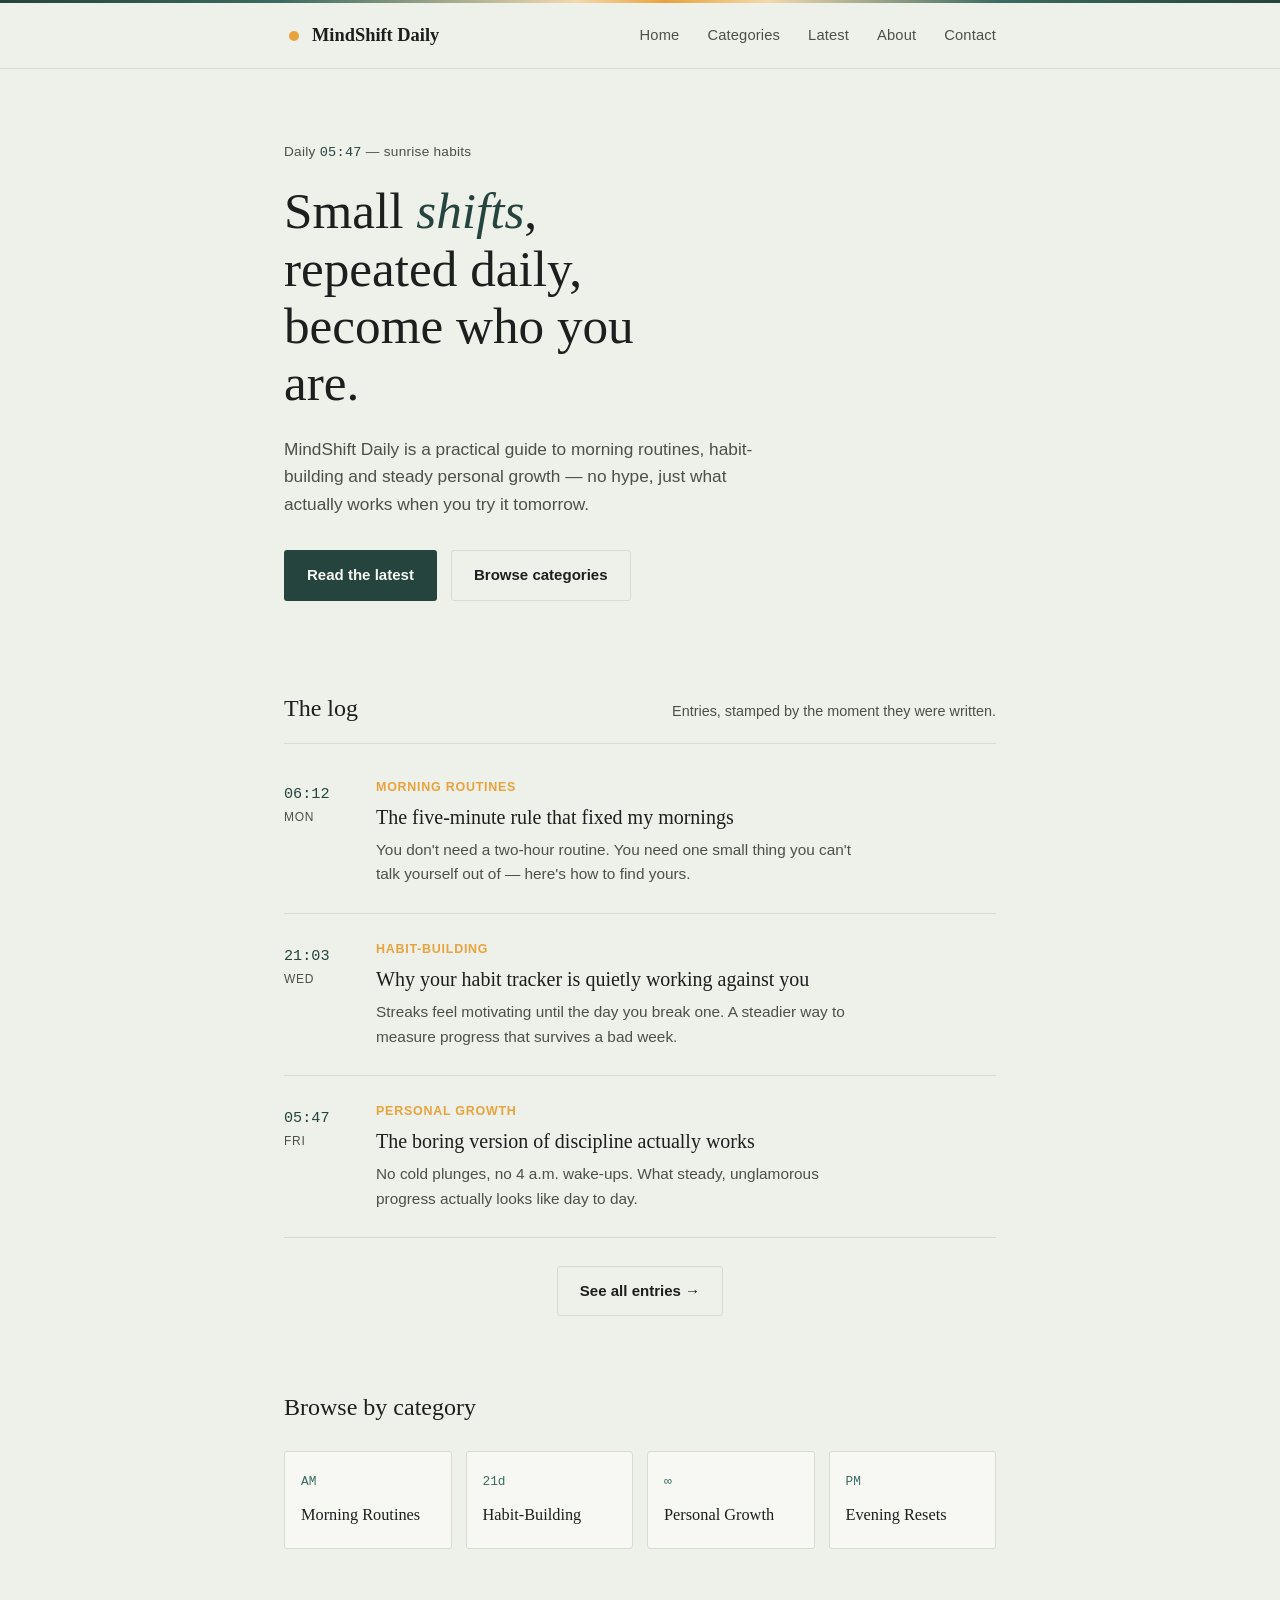
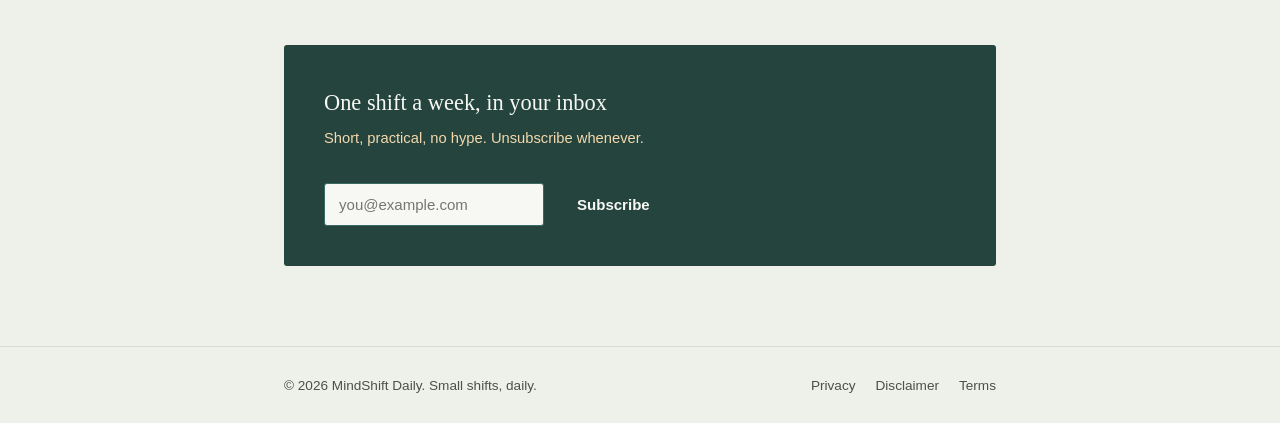
==== commit fe846420: "Add files via upload" ====
--- a/index.html
+++ b/index.html
@@ -5,10 +5,478 @@
 <meta name="viewport" content="width=device-width, initial-scale=1.0">
 <title>MindShift Daily — Small shifts, repeated daily</title>
 <meta name="description" content="MindShift Daily is a practical guide to morning routines, habit-building and steady personal growth — no hype, just what actually works when you try it tomorrow.">
-<link rel="icon" href="images/favicon.svg" type="image/svg+xml">
+<link rel="icon" href="[data-uri]" type="image/svg+xml">
 <link rel="preconnect" href="https://fonts.googleapis.com">
 <link href="https://fonts.googleapis.com/css2?family=Fraunces:ital,opsz,wght@0,9..144,400;0,9..144,600;1,9..144,500&family=Inter:wght@400;500;600&family=IBM+Plex+Mono:wght@400;500&display=swap" rel="stylesheet">
-<link rel="stylesheet" href="css/style.css">
+<style>
+/* ==========================================================================
+   MindShift Daily — Design tokens
+   ========================================================================== */
+:root {
+  --paper: #EEF0EA;
+  --paper-raised: #F7F8F3;
+  --ink: #1B1F1D;
+  --ink-soft: #4B5049;
+  --line: #D8DBCF;
+  --dawn: #E8A33D;
+  --dawn-soft: #F3D9AC;
+  --teal: #3A6B62;
+  --teal-deep: #24443D;
+
+  --font-display: 'Fraunces', Georgia, serif;
+  --font-body: 'Inter', -apple-system, sans-serif;
+  --font-mono: 'IBM Plex Mono', ui-monospace, monospace;
+
+  --wrap: 760px;
+  --radius: 3px;
+}
+
+* { box-sizing: border-box; }
+
+html { scroll-behavior: smooth; }
+
+@media (prefers-reduced-motion: reduce) {
+  html { scroll-behavior: auto; }
+  * { animation-duration: 0.01ms !important; transition-duration: 0.01ms !important; }
+}
+
+body {
+  margin: 0;
+  background: var(--paper);
+  color: var(--ink);
+  font-family: var(--font-body);
+  font-size: 16px;
+  line-height: 1.6;
+  -webkit-font-smoothing: antialiased;
+}
+
+.wrap {
+  max-width: var(--wrap);
+  margin: 0 auto;
+  padding: 0 24px;
+}
+
+a { color: var(--teal-deep); text-decoration-thickness: 1px; text-underline-offset: 3px; }
+a:hover { color: var(--dawn); }
+
+.mono { font-family: var(--font-mono); }
+
+:focus-visible {
+  outline: 2px solid var(--dawn);
+  outline-offset: 2px;
+}
+
+.visually-hidden {
+  position: absolute;
+  width: 1px; height: 1px;
+  overflow: hidden;
+  clip: rect(0 0 0 0);
+  white-space: nowrap;
+}
+
+/* Signature: a thin gradient line at the very top of the page,
+   representing a sunrise sweeping across a 24h clock */
+.log-line {
+  height: 3px;
+  width: 100%;
+  background: linear-gradient(90deg,
+    var(--teal-deep) 0%,
+    var(--teal) 22%,
+    var(--dawn-soft) 45%,
+    var(--dawn) 52%,
+    var(--dawn-soft) 60%,
+    var(--teal) 78%,
+    var(--teal-deep) 100%);
+}
+
+/* ==========================================================================
+   Header
+   ========================================================================== */
+.site-header {
+  position: sticky;
+  top: 0;
+  z-index: 20;
+  background: rgba(238, 240, 234, 0.92);
+  backdrop-filter: blur(6px);
+  border-bottom: 1px solid var(--line);
+}
+
+.header-inner {
+  display: flex;
+  align-items: center;
+  justify-content: space-between;
+  padding-top: 18px;
+  padding-bottom: 18px;
+}
+
+.wordmark {
+  display: flex;
+  align-items: center;
+  gap: 8px;
+  font-family: var(--font-display);
+  font-weight: 600;
+  font-size: 1.15rem;
+  color: var(--ink);
+  text-decoration: none;
+}
+.wordmark:hover { color: var(--ink); }
+.wordmark-icon { display: inline-flex; }
+
+.site-nav {
+  display: flex;
+  gap: 28px;
+}
+.site-nav a {
+  color: var(--ink-soft);
+  text-decoration: none;
+  font-size: 0.92rem;
+  font-weight: 500;
+  letter-spacing: 0.01em;
+}
+.site-nav a:hover { color: var(--dawn); }
+
+.nav-toggle {
+  display: none;
+  flex-direction: column;
+  justify-content: center;
+  gap: 5px;
+  width: 34px;
+  height: 34px;
+  background: none;
+  border: none;
+  cursor: pointer;
+}
+.nav-toggle span {
+  height: 2px;
+  background: var(--ink);
+  border-radius: 2px;
+}
+
+/* ==========================================================================
+   Hero
+   ========================================================================== */
+.hero {
+  padding: 72px 24px 48px;
+}
+
+.timestamp {
+  font-size: 0.85rem;
+  color: var(--ink-soft);
+  margin: 0 0 18px;
+  letter-spacing: 0.02em;
+}
+.timestamp .mono { color: var(--teal-deep); font-weight: 500; }
+
+.hero h1 {
+  font-family: var(--font-display);
+  font-weight: 400;
+  font-size: clamp(2.1rem, 5vw, 3.2rem);
+  line-height: 1.12;
+  margin: 0 0 24px;
+  max-width: 14ch;
+}
+.hero h1 em {
+  font-style: italic;
+  font-weight: 500;
+  color: var(--teal-deep);
+}
+
+.lede {
+  font-size: 1.08rem;
+  color: var(--ink-soft);
+  max-width: 52ch;
+  margin: 0 0 32px;
+}
+
+.hero-actions {
+  display: flex;
+  gap: 14px;
+  flex-wrap: wrap;
+}
+
+.btn {
+  display: inline-flex;
+  align-items: center;
+  padding: 12px 22px;
+  border-radius: var(--radius);
+  font-size: 0.94rem;
+  font-weight: 600;
+  text-decoration: none;
+  border: 1px solid transparent;
+  cursor: pointer;
+  transition: transform 0.15s ease, background 0.15s ease;
+}
+.btn-primary {
+  background: var(--teal-deep);
+  color: var(--paper-raised);
+}
+.btn-primary:hover {
+  background: var(--dawn);
+  color: var(--ink);
+  transform: translateY(-1px);
+}
+.btn-ghost {
+  background: transparent;
+  color: var(--ink);
+  border-color: var(--line);
+}
+.btn-ghost:hover {
+  border-color: var(--dawn);
+  color: var(--ink);
+}
+
+/* ==========================================================================
+   Log / entries
+   ========================================================================== */
+.log {
+  padding: 40px 24px 24px;
+}
+
+.log-header {
+  display: flex;
+  align-items: baseline;
+  justify-content: space-between;
+  gap: 16px;
+  border-bottom: 1px solid var(--line);
+  padding-bottom: 16px;
+  margin-bottom: 8px;
+}
+.log-header h2 {
+  font-family: var(--font-display);
+  font-weight: 500;
+  font-size: 1.5rem;
+  margin: 0;
+}
+.log-header p {
+  color: var(--ink-soft);
+  font-size: 0.9rem;
+  margin: 0;
+}
+
+.entry {
+  display: grid;
+  grid-template-columns: 72px 1fr;
+  gap: 20px;
+  padding: 26px 0;
+  border-bottom: 1px solid var(--line);
+}
+
+.entry-time {
+  display: flex;
+  flex-direction: column;
+  align-items: flex-start;
+  padding-top: 4px;
+}
+.entry-time .mono {
+  font-size: 0.95rem;
+  color: var(--teal-deep);
+  font-weight: 500;
+}
+.entry-day {
+  font-size: 0.75rem;
+  color: var(--ink-soft);
+  text-transform: uppercase;
+  letter-spacing: 0.06em;
+  margin-top: 2px;
+}
+
+.entry-tag {
+  font-size: 0.78rem;
+  text-transform: uppercase;
+  letter-spacing: 0.06em;
+  color: var(--dawn);
+  font-weight: 600;
+  margin: 0 0 6px;
+}
+
+.entry-body h3 {
+  margin: 0 0 8px;
+  font-family: var(--font-display);
+  font-weight: 500;
+  font-size: 1.25rem;
+  line-height: 1.3;
+}
+.entry-body h3 a {
+  color: var(--ink);
+  text-decoration: none;
+}
+.entry-body h3 a:hover { color: var(--dawn); }
+
+.entry-body p:last-child {
+  margin: 0;
+  color: var(--ink-soft);
+  font-size: 0.96rem;
+  max-width: 56ch;
+}
+
+.log-footer {
+  padding-top: 28px;
+  text-align: center;
+}
+
+/* ==========================================================================
+   Categories
+   ========================================================================== */
+.categories {
+  padding: 48px 24px;
+}
+.categories h2 {
+  font-family: var(--font-display);
+  font-weight: 500;
+  font-size: 1.5rem;
+  margin: 0 0 24px;
+}
+
+.cat-grid {
+  display: grid;
+  grid-template-columns: repeat(4, 1fr);
+  gap: 14px;
+}
+
+.cat-card {
+  display: flex;
+  flex-direction: column;
+  gap: 10px;
+  padding: 20px 16px;
+  background: var(--paper-raised);
+  border: 1px solid var(--line);
+  border-radius: var(--radius);
+  text-decoration: none;
+  transition: border-color 0.15s ease, transform 0.15s ease;
+}
+.cat-card:hover {
+  border-color: var(--dawn);
+  transform: translateY(-2px);
+}
+.cat-time {
+  font-size: 0.8rem;
+  color: var(--teal);
+  font-weight: 500;
+}
+.cat-name {
+  font-family: var(--font-display);
+  font-size: 1.02rem;
+  color: var(--ink);
+}
+
+/* ==========================================================================
+   Subscribe
+   ========================================================================== */
+.subscribe {
+  padding: 48px 24px 80px;
+}
+.subscribe-inner {
+  background: var(--teal-deep);
+  color: var(--paper-raised);
+  border-radius: var(--radius);
+  padding: 40px;
+  display: flex;
+  align-items: center;
+  justify-content: space-between;
+  gap: 32px;
+  flex-wrap: wrap;
+}
+.subscribe-inner h2 {
+  font-family: var(--font-display);
+  font-weight: 500;
+  font-size: 1.4rem;
+  margin: 0 0 6px;
+}
+.subscribe-inner p {
+  margin: 0;
+  color: var(--dawn-soft);
+  font-size: 0.92rem;
+}
+
+.subscribe-form {
+  display: flex;
+  gap: 10px;
+  flex-wrap: wrap;
+}
+.subscribe-form input {
+  padding: 12px 14px;
+  border-radius: var(--radius);
+  border: 1px solid var(--teal);
+  background: var(--paper-raised);
+  font-family: var(--font-body);
+  font-size: 0.94rem;
+  min-width: 220px;
+}
+.subscribe-form input:focus {
+  outline: 2px solid var(--dawn);
+  outline-offset: 2px;
+}
+
+/* ==========================================================================
+   Footer
+   ========================================================================== */
+.site-footer {
+  border-top: 1px solid var(--line);
+  padding: 28px 0;
+}
+.footer-inner {
+  display: flex;
+  align-items: center;
+  justify-content: space-between;
+  flex-wrap: wrap;
+  gap: 12px;
+}
+.footer-inner p {
+  margin: 0;
+  color: var(--ink-soft);
+  font-size: 0.85rem;
+}
+.footer-nav {
+  display: flex;
+  gap: 20px;
+}
+.footer-nav a {
+  color: var(--ink-soft);
+  font-size: 0.85rem;
+  text-decoration: none;
+}
+.footer-nav a:hover { color: var(--dawn); }
+
+/* ==========================================================================
+   Responsive
+   ========================================================================== */
+@media (max-width: 760px) {
+  .cat-grid { grid-template-columns: repeat(2, 1fr); }
+  .subscribe-inner { flex-direction: column; align-items: flex-start; }
+}
+
+@media (max-width: 640px) {
+  .site-nav {
+    position: absolute;
+    top: 100%;
+    left: 0;
+    right: 0;
+    background: var(--paper-raised);
+    border-bottom: 1px solid var(--line);
+    flex-direction: column;
+    gap: 0;
+    display: none;
+  }
+  .site-nav.open { display: flex; }
+  .site-nav a {
+    padding: 14px 24px;
+    border-top: 1px solid var(--line);
+  }
+  .nav-toggle { display: flex; }
+
+  .entry {
+    grid-template-columns: 1fr;
+    gap: 6px;
+  }
+  .entry-time {
+    flex-direction: row;
+    align-items: baseline;
+    gap: 8px;
+  }
+  .hero { padding: 48px 20px 32px; }
+}
+
+</style>
 </head>
 <body>
 
@@ -62,7 +530,7 @@
       </div>
       <div class="entry-body">
         <p class="entry-tag">Morning routines</p>
-        <h3><a href="articles/first-10-minutes.html">The five-minute rule that fixed my mornings</a></h3>
+        <h3><a href="#">The five-minute rule that fixed my mornings</a></h3>
         <p>You don't need a two-hour routine. You need one small thing you can't talk yourself out of — here's how to find yours.</p>
       </div>
     </article>
@@ -74,7 +542,7 @@
       </div>
       <div class="entry-body">
         <p class="entry-tag">Habit-building</p>
-        <h3><a href="articles/habit-tracker.html">Why your habit tracker is quietly working against you</a></h3>
+        <h3><a href="#">Why your habit tracker is quietly working against you</a></h3>
         <p>Streaks feel motivating until the day you break one. A steadier way to measure progress that survives a bad week.</p>
       </div>
     </article>
@@ -86,7 +554,7 @@
       </div>
       <div class="entry-body">
         <p class="entry-tag">Personal growth</p>
-        <h3><a href="articles/boring-discipline.html">The boring version of discipline actually works</a></h3>
+        <h3><a href="#">The boring version of discipline actually works</a></h3>
         <p>No cold plunges, no 4 a.m. wake-ups. What steady, unglamorous progress actually looks like day to day.</p>
       </div>
     </article>
@@ -99,19 +567,19 @@
   <section class="categories wrap" aria-label="Categories">
     <h2>Browse by category</h2>
     <div class="cat-grid">
-      <a class="cat-card" href="categories.html">
+      <a class="cat-card" href="#">
         <span class="cat-time mono">AM</span>
         <span class="cat-name">Morning Routines</span>
       </a>
-      <a class="cat-card" href="categories.html">
+      <a class="cat-card" href="#">
         <span class="cat-time mono">21d</span>
         <span class="cat-name">Habit-Building</span>
       </a>
-      <a class="cat-card" href="categories.html">
+      <a class="cat-card" href="#">
         <span class="cat-time mono">∞</span>
         <span class="cat-name">Personal Growth</span>
       </a>
-      <a class="cat-card" href="categories.html">
+      <a class="cat-card" href="#">
         <span class="cat-time mono">PM</span>
         <span class="cat-name">Evening Resets</span>
       </a>
@@ -136,20 +604,7 @@
 
 <footer class="site-footer">
   <div class="wrap footer-inner">
-    <div>
-      <p>© 2026 MindShift Daily. Small shifts, daily.</p>
-      <div class="social-icons">
-        <a href="https://wa.me/923499314726" target="_blank" rel="noopener" aria-label="WhatsApp">
-          <svg viewBox="0 0 24 24" fill="none" stroke-width="1.8" stroke-linecap="round" stroke-linejoin="round"><path d="M17.6 6.3A8.9 8.9 0 0 0 3.7 17l-1 3.9 4-1a8.9 8.9 0 0 0 12.9-8A8.8 8.8 0 0 0 17.6 6.3z"/><path d="M8.4 9.3c-.2.4-.6 1.4-.2 2.6.5 1.6 2.6 3.7 4.2 4.2 1.2.4 2.2 0 2.6-.2"/></svg>
-        </a>
-        <a href="FACEBOOK_LINK_HERE" target="_blank" rel="noopener" aria-label="Facebook">
-          <svg viewBox="0 0 24 24" fill="none" stroke-width="1.8" stroke-linecap="round" stroke-linejoin="round"><path d="M14 9h3V5h-3c-2 0-3.5 1.5-3.5 3.5V11H8v4h2.5v6h4v-6H17l.5-4h-3.5V9c0-.5.3-.8.8-.8z"/></svg>
-        </a>
-        <a href="INSTAGRAM_LINK_HERE" target="_blank" rel="noopener" aria-label="Instagram">
-          <svg viewBox="0 0 24 24" fill="none" stroke-width="1.8" stroke-linecap="round" stroke-linejoin="round"><rect x="4" y="4" width="16" height="16" rx="4"/><circle cx="12" cy="12" r="3.3"/><circle cx="16.4" cy="7.6" r="0.8" fill="currentColor" stroke="none"/></svg>
-        </a>
-      </div>
-    </div>
+    <p>© 2026 MindShift Daily. Small shifts, daily.</p>
     <nav class="footer-nav">
       <a href="privacy.html">Privacy</a>
       <a href="disclaimer.html">Disclaimer</a>
@@ -158,6 +613,32 @@
   </div>
 </footer>
 
-<script src="js/script.js"></script>
+<script>
+// Mobile nav toggle
+document.addEventListener('DOMContentLoaded', () => {
+  const toggle = document.querySelector('.nav-toggle');
+  const nav = document.querySelector('.site-nav');
+
+  if (toggle && nav) {
+    toggle.addEventListener('click', () => {
+      const isOpen = nav.classList.toggle('open');
+      toggle.setAttribute('aria-expanded', isOpen ? 'true' : 'false');
+    });
+  }
+
+  // Subscribe form: front-end only placeholder.
+  // Connect this to Formspree/Getform (or similar) to actually collect emails.
+  const form = document.querySelector('.subscribe-form');
+  if (form) {
+    form.addEventListener('submit', (e) => {
+      e.preventDefault();
+      const email = document.getElementById('email');
+      alert(`Thanks! (Demo only — connect this form to Formspree or Getform to actually collect: ${email.value})`);
+      form.reset();
+    });
+  }
+});
+
+</script>
 </body>
 </html>
